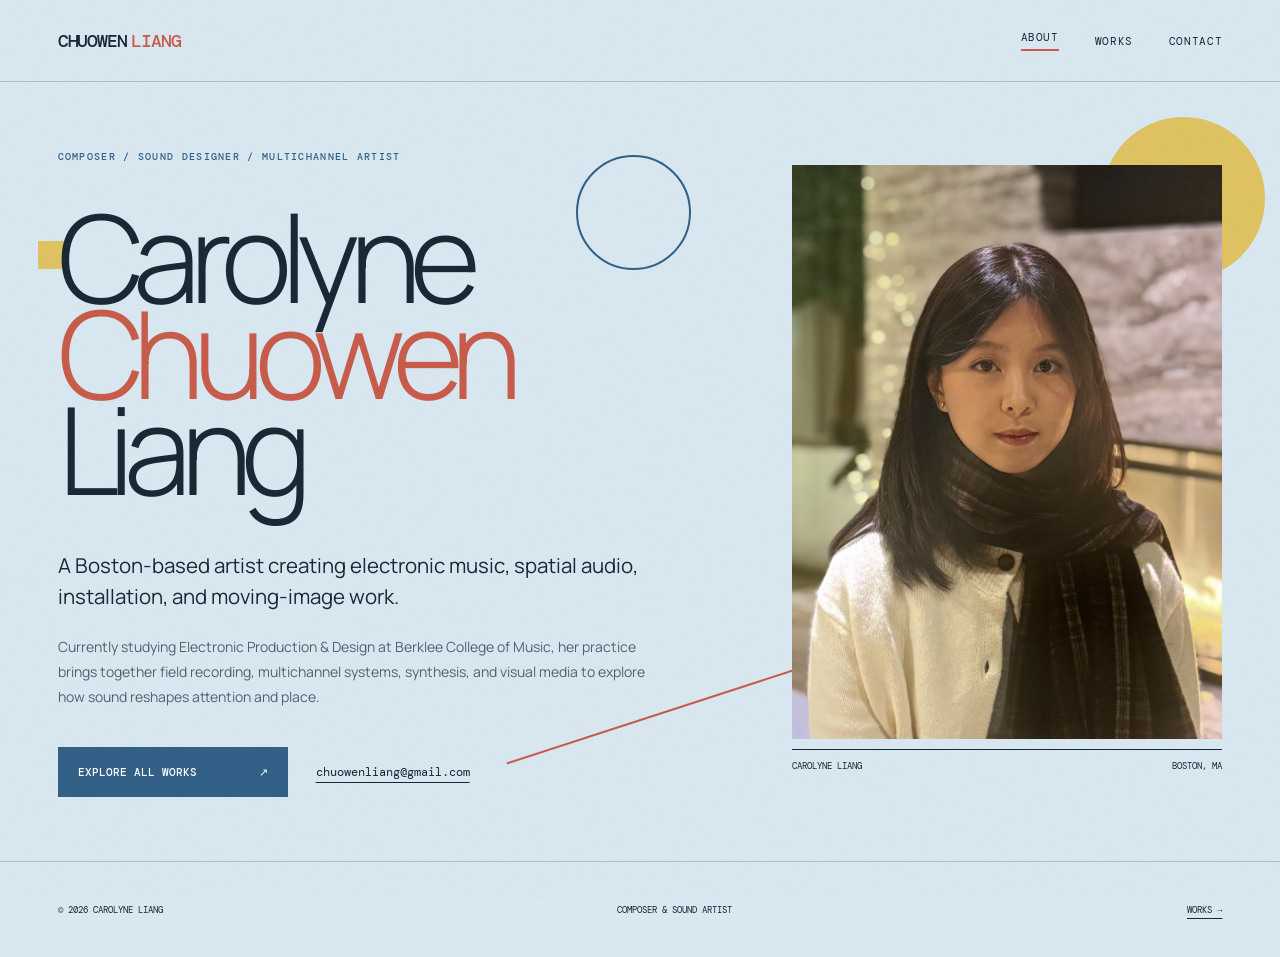
==== index.html @ 03c37718 "Strengthen the blue background palette" ====
<!doctype html>
<html lang="en">
<head>
  <meta charset="UTF-8">
  <meta name="viewport" content="width=device-width, initial-scale=1.0">
  <meta name="description" content="Carolyne (Chuowen) Liang is a composer, sound designer, and multichannel artist based in Boston.">
  <meta name="theme-color" content="#d8e7f0">
  <title>Carolyne Liang — Composer & Sound Artist</title>
  <link rel="preconnect" href="https://fonts.googleapis.com">
  <link rel="preconnect" href="https://fonts.gstatic.com" crossorigin>
  <link href="https://fonts.googleapis.com/css2?family=DM+Mono:wght@300;400;500&family=Manrope:wght@300;400;500;600&display=swap" rel="stylesheet">
  <link rel="stylesheet" href="styles.css">
</head>
<body class="home-page">
  <div class="noise" aria-hidden="true"></div>
  <header class="site-header">
    <a class="wordmark" href="index.html" aria-label="Carolyne Liang, home">CHUOWEN<span>LIANG</span></a>
    <button class="menu-button" aria-expanded="false" aria-controls="site-nav">Menu</button>
    <nav id="site-nav" aria-label="Primary navigation">
      <a href="index.html" aria-current="page">About</a>
      <a href="works.html">Works</a>
      <a href="mailto:chuowenliang@gmail.com">Contact</a>
    </nav>
  </header>

  <main id="top">
    <section class="home-intro" aria-labelledby="home-title">
      <div class="home-copy">
        <p class="eyebrow reveal">Composer / Sound Designer / Multichannel Artist</p>
        <h1 id="home-title" class="reveal">Carolyne<br><span>Chuowen</span><br>Liang</h1>
        <p class="home-lead reveal">A Boston-based artist creating electronic music, spatial audio, installation, and moving-image work.</p>
        <p class="home-bio reveal">Currently studying Electronic Production & Design at Berklee College of Music, her practice brings together field recording, multichannel systems, synthesis, and visual media to explore how sound reshapes attention and place.</p>
        <div class="home-actions reveal">
          <a class="primary-link" href="works.html">Explore all works <span>↗</span></a>
          <a class="email-link" href="mailto:chuowenliang@gmail.com">chuowenliang@gmail.com</a>
        </div>
      </div>

      <figure class="home-portrait reveal">
        <img src="assets/headshot.jpg" alt="Portrait of Carolyne Liang">
        <figcaption><span>Carolyne Liang</span><span>Boston, MA</span></figcaption>
      </figure>

      <div class="bauhaus-marks" aria-hidden="true">
        <span class="mark-circle"></span>
        <span class="mark-line"></span>
        <span class="mark-square"></span>
      </div>
    </section>
  </main>

  <footer>
    <p>© <span id="year"></span> Carolyne Liang</p>
    <p>Composer & Sound Artist</p>
    <a href="works.html">Works →</a>
  </footer>
  <script src="script.js"></script>
</body>
</html>
---- styles.css ----
:root{--ink:#171713;--paper:#fff9e9;--white:#fffdf6;--red:#f04a2d;--blue:#1769d2;--yellow:#ffd21f;--line:rgba(23,23,19,.22);--mono:"DM Mono",monospace;--sans:"Manrope",Arial,sans-serif}
*{box-sizing:border-box}html{scroll-behavior:smooth}body{margin:0;background:var(--paper);color:var(--ink);font-family:var(--sans);overflow-x:hidden}.noise{position:fixed;inset:0;pointer-events:none;opacity:.024;z-index:20;background-image:url("data:image/svg+xml,%3Csvg viewBox='0 0 180 180' xmlns='http://www.w3.org/2000/svg'%3E%3Cfilter id='n'%3E%3CfeTurbulence type='fractalNoise' baseFrequency='.9' numOctaves='3'/%3E%3C/filter%3E%3Crect width='100%25' height='100%25' filter='url(%23n)'/%3E%3C/svg%3E")}.site-header{height:82px;padding:0 4.5vw;display:flex;align-items:center;justify-content:space-between;position:absolute;z-index:10;width:100%;border-bottom:1px solid var(--line)}.wordmark{font:500 18px var(--mono);text-decoration:none;color:inherit;letter-spacing:-.06em}.wordmark span{color:var(--red);margin-left:4px}.site-header nav{display:flex;align-items:center;gap:2.8vw}.site-header nav a,.menu-button{font:400 11px var(--mono);letter-spacing:.06em;text-transform:uppercase;color:inherit;text-decoration:none}.site-header nav a[aria-current="page"]{border-bottom:2px solid var(--red);padding-bottom:5px}.menu-button{display:none;border:0;background:none}.eyebrow{font:500 10px var(--mono);letter-spacing:.13em;text-transform:uppercase}.reveal{opacity:0;transform:translateY(22px);transition:opacity .8s,transform .8s}.reveal.visible{opacity:1;transform:none}
.home-intro{min-height:calc(100svh - 96px);padding:140px 4.5vw 5vw;display:grid;grid-template-columns:1.08fr .72fr;gap:7vw;align-items:center;position:relative;overflow:hidden}.home-copy{position:relative;z-index:2}.home-copy .eyebrow{color:var(--blue);margin-bottom:5vh}.home-copy h1{font:300 clamp(68px,9.5vw,148px)/.79 var(--sans);letter-spacing:-.085em;margin:0;max-width:850px}.home-copy h1 span{color:var(--red)}.home-lead{font:400 clamp(18px,1.6vw,25px)/1.5 var(--sans);max-width:630px;margin:6vh 0 22px}.home-bio{font-size:14px;line-height:1.8;max-width:610px;color:#555348}.home-actions{display:flex;align-items:center;gap:28px;margin-top:38px}.primary-link{display:inline-flex;justify-content:space-between;gap:45px;min-width:230px;padding:18px 20px;background:var(--blue);color:white;text-decoration:none;font:500 11px var(--mono);text-transform:uppercase;transition:.25s}.primary-link:hover{background:var(--red)}.email-link{color:inherit;font:400 12px var(--mono);text-underline-offset:6px}.home-portrait{margin:0;position:relative;z-index:2}.home-portrait:before{content:"";position:absolute;width:38%;aspect-ratio:1;background:var(--yellow);border-radius:50%;right:-10%;top:-8%;z-index:-1}.home-portrait img{display:block;width:100%;aspect-ratio:3/4;object-fit:cover;object-position:center 24%;filter:none}.home-portrait figcaption{display:flex;justify-content:space-between;border-top:1px solid var(--ink);padding-top:10px;margin-top:10px;font:400 9px var(--mono);text-transform:uppercase}.bauhaus-marks{position:absolute;inset:0;pointer-events:none}.mark-circle{position:absolute;width:9vw;aspect-ratio:1;border:2px solid var(--blue);border-radius:50%;left:45%;top:18%}.mark-line{position:absolute;width:25vw;height:2px;background:var(--red);left:39%;bottom:17%;transform:rotate(-18deg)}.mark-square{position:absolute;width:28px;height:28px;background:var(--yellow);left:3%;top:28%}
.works-hero{min-height:78svh;padding:150px 4.5vw 6vw;position:relative;border-bottom:1px solid var(--line);overflow:hidden}.works-hero h1{font:300 clamp(84px,14vw,210px)/.78 var(--sans);letter-spacing:-.09em;margin:10vh 0 0}.works-hero h1 span{color:var(--blue);margin-left:20vw}.works-intro{max-width:480px;font-size:15px;line-height:1.7;margin:5vh 0 0 52%}.hero-shapes i{position:absolute;display:block}.hero-shapes i:nth-child(1){width:15vw;aspect-ratio:1;border-radius:50%;background:var(--yellow);right:7%;top:19%;z-index:-1}.hero-shapes i:nth-child(2){width:7vw;aspect-ratio:1;background:var(--red);right:25%;bottom:8%;transform:rotate(18deg)}.hero-shapes i:nth-child(3){width:34vw;height:2px;background:var(--ink);right:-3%;top:45%;transform:rotate(-22deg)}.section{padding:8vw 4.5%;border-bottom:1px solid var(--line)}.section-label{display:flex;gap:22px;align-items:center;margin-bottom:5vw;font:500 10px var(--mono);text-transform:uppercase;letter-spacing:.12em}.section-label span{display:grid;place-items:center;width:26px;height:26px;background:var(--yellow);border-radius:50%}.section-label p{margin:0}.reel{background:#f2b8d0}.video-shell{width:88%;margin-left:auto}.video-shell video{width:100%;display:block;aspect-ratio:16/9;object-fit:cover;background:#ddd;border:1px solid var(--ink)}.video-caption{display:flex;justify-content:space-between;padding-top:12px;font:400 9px var(--mono);text-transform:uppercase}.works{background:var(--white)}.works-heading{display:flex;align-items:end;justify-content:space-between;margin-bottom:7vw}.works-heading h2,.works-contact h2{font:300 clamp(48px,7vw,104px)/.9 var(--sans);letter-spacing:-.075em;margin:0}.works-heading h2 span{color:var(--red)}.works-heading>p{max-width:390px;font-size:14px;line-height:1.75;margin:0}.work-row{display:grid;grid-template-columns:45px minmax(280px,.9fr) 1.1fr;gap:4vw;padding:5vw 0;border-top:1px solid var(--ink);align-items:start}.work-number{font:400 10px var(--mono)}.album-cover{margin:0;aspect-ratio:1;overflow:hidden;background:white}.album-cover img{width:100%;height:100%;display:block;object-fit:cover;transition:transform .65s cubic-bezier(.22,1,.36,1)}.work-row:hover .album-cover img{transform:scale(1.018)}.work-copy{padding-top:2vw}.project-type,.audio-credit{font:500 9px var(--mono);letter-spacing:.09em;text-transform:uppercase}.audio-credit{color:var(--blue);margin-top:20px}.work-copy h3{font:300 clamp(44px,5.2vw,80px)/1 var(--sans);letter-spacing:-.075em;margin:18px 0 25px}.work-copy>p:not(.project-type):not(.audio-credit){max-width:600px;font-size:14px;line-height:1.8;color:#555348}.inline-player{display:flex;align-items:center;gap:17px;margin-top:32px}.play-button{width:48px;height:48px;flex:0 0 48px;border:0;border-radius:50%;background:var(--yellow);display:grid;place-items:center;cursor:pointer}.play-button:hover{background:var(--red)}.play-button svg{width:18px;fill:none;stroke:var(--ink);stroke-width:1.7}.pause-icon,.play-button.playing .play-icon{display:none}.play-button.playing .pause-icon{display:block}.seek-group{flex:1;min-width:0}.seek-slider{--progress:0%;display:block;width:100%;height:18px;margin:0;appearance:none;-webkit-appearance:none;background:transparent;cursor:pointer}.seek-slider::-webkit-slider-runnable-track{height:3px;background:linear-gradient(to right,var(--blue) 0 var(--progress),rgba(23,23,19,.2) var(--progress) 100%)}.seek-slider::-webkit-slider-thumb{-webkit-appearance:none;width:14px;height:14px;border-radius:50%;background:var(--red);margin-top:-5.5px}.seek-slider::-moz-range-track{height:3px;background:rgba(23,23,19,.2)}.seek-slider::-moz-range-progress{height:3px;background:var(--blue)}.seek-slider::-moz-range-thumb{width:14px;height:14px;border:0;border-radius:50%;background:var(--red)}.seek-slider:focus-visible{outline:2px solid var(--blue);outline-offset:4px}.player-time{display:flex;justify-content:space-between;margin-top:4px;font:400 9px var(--mono)}.works-contact{background:var(--yellow);text-align:center;padding-top:10vw;padding-bottom:10vw}.works-contact .eyebrow{color:var(--blue)}.works-contact h2{max-width:1050px;margin:4vw auto}.works-contact a{display:inline-block;background:var(--blue);color:white;padding:20px 25px;text-decoration:none;font:500 12px var(--mono);text-transform:uppercase}.works-contact a:hover{background:var(--red)}footer{min-height:96px;border-top:1px solid var(--line);padding:25px 4.5vw;display:flex;align-items:center;justify-content:space-between;font:400 9px var(--mono);text-transform:uppercase}footer a{color:inherit;text-underline-offset:5px}
@media(max-width:760px){.site-header{height:70px;padding:0 5vw}.wordmark{font-size:15px}.menu-button{display:block}.site-header nav{position:absolute;top:70px;left:0;right:0;background:var(--paper);padding:28px 5vw;flex-direction:column;align-items:flex-start;gap:24px;border-bottom:1px solid var(--ink);transform:scaleY(0);transform-origin:top;transition:.25s}.site-header nav.open{transform:scaleY(1)}.home-intro{min-height:auto;padding:112px 5vw 15vw;grid-template-columns:1fr;gap:13vw}.home-copy h1{font-size:20vw}.home-copy .eyebrow{margin-bottom:4vh}.home-lead{margin-top:5vh}.home-actions{align-items:flex-start;flex-direction:column}.home-portrait{width:88%;margin-left:auto}.mark-circle{left:auto;right:-8%;top:30%;width:30vw}.mark-line{left:-10%;bottom:23%;width:55vw}.works-hero{min-height:70svh;padding:115px 5vw 12vw}.works-hero h1{font-size:22vw;margin-top:10vh}.works-hero h1 span{margin-left:0}.works-intro{margin:7vh 0 0;max-width:80%}.hero-shapes i:nth-child(1){width:32vw;right:-8%;top:22%}.hero-shapes i:nth-child(2){width:15vw;right:8%;bottom:9%}.section{padding:18vw 5vw}.video-shell{width:100%}.works-heading{display:block}.works-heading>p{margin-top:28px}.work-row{grid-template-columns:28px 1fr;gap:18px;padding:13vw 0}.work-row .album-cover,.work-copy{grid-column:2}.work-copy{padding-top:3vw}.works-contact{padding-top:22vw;padding-bottom:22vw}.works-contact h2{margin:8vw auto}.works-contact a{font-size:10px}footer{align-items:flex-start;flex-direction:column;gap:14px}}
@media(prefers-reduced-motion:reduce){html{scroll-behavior:auto}.reveal{opacity:1;transform:none;transition:none}.album-cover img{transition:none}}
.home-copy{min-width:0}
@media(max-width:760px){.home-intro{grid-template-columns:minmax(0,1fr)}.home-copy h1{font-size:17vw}.works-hero h1{font-size:18vw}.home-lead,.home-bio{max-width:100%}}

/* Cooler, quieter blue palette */
:root{--ink:#172733;--paper:#d8e7f0;--white:#e7f0f5;--red:#c85b49;--blue:#315f86;--yellow:#dfc260;--line:rgba(23,39,51,.22)}
.home-bio,.work-copy>p:not(.project-type):not(.audio-credit){color:#4f626e}.reel{background:#a9c4d5}.works-contact{background:#bdd2df}.album-cover{background:#d5e2ea}.video-shell video{background:#86a4b7}
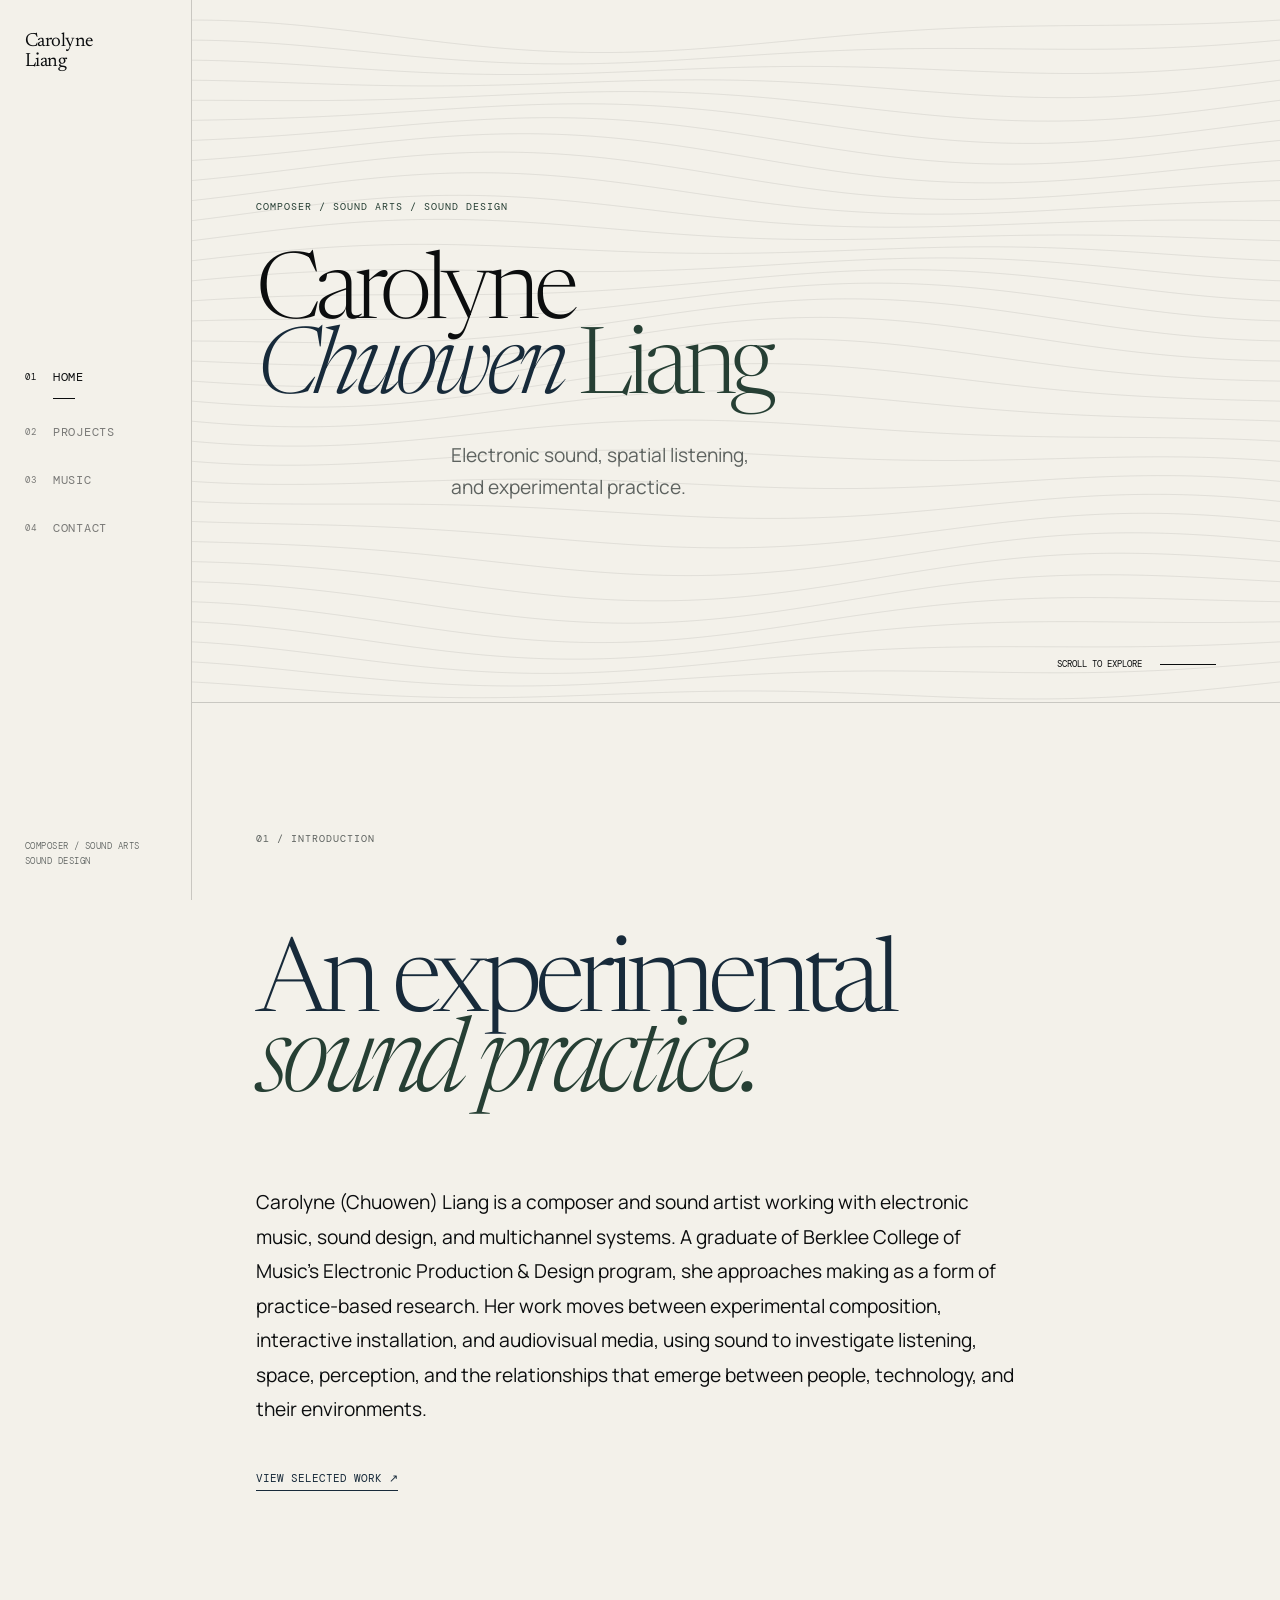
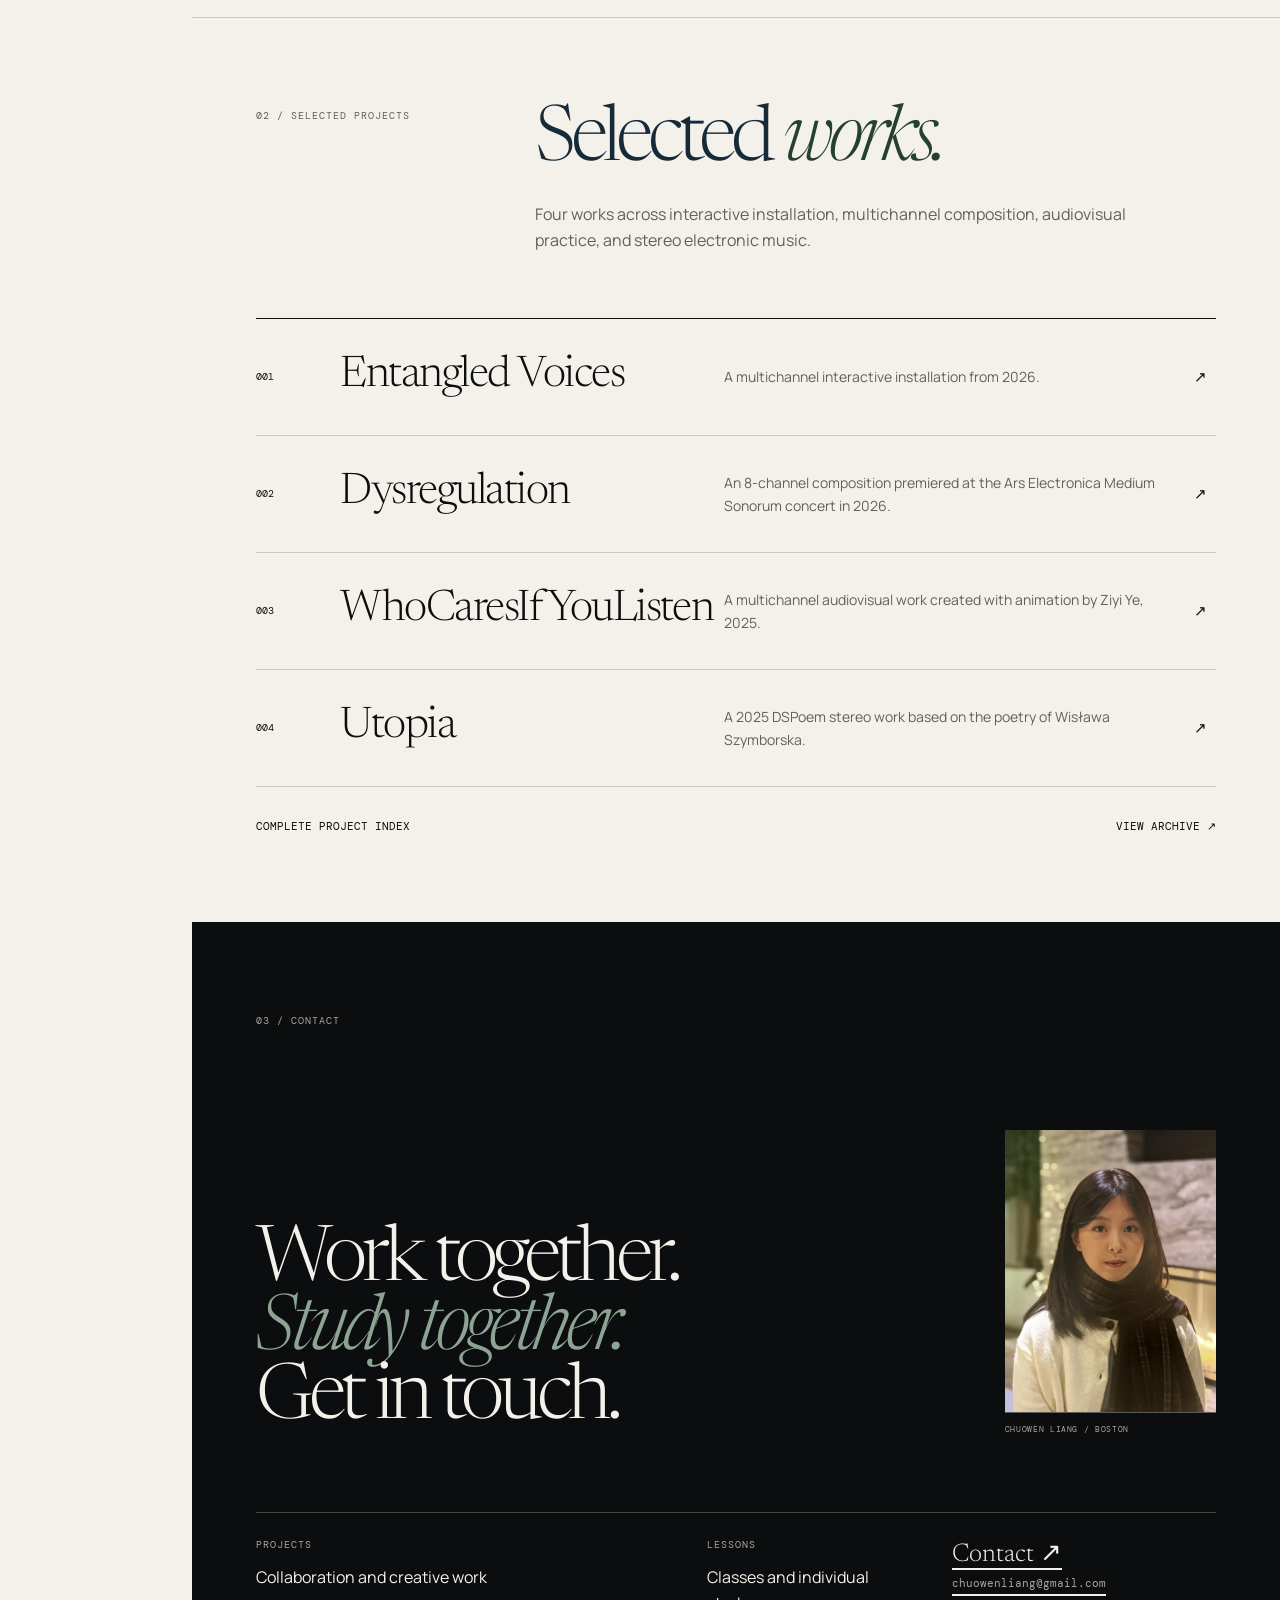
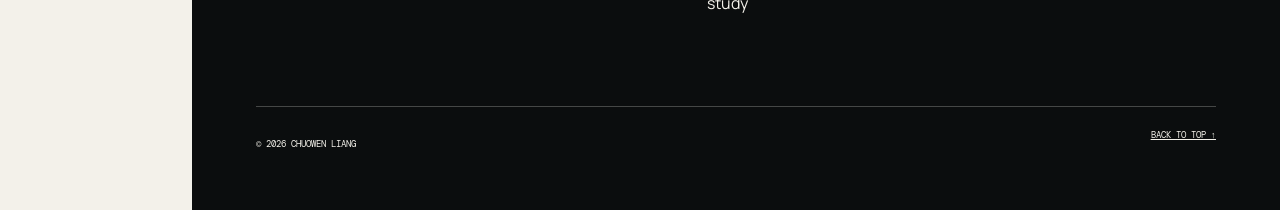
==== commit e8735578: "1" ====
--- a/index.html
+++ b/index.html
@@ -1,59 +1,117 @@
 <!doctype html>
 <html lang="en">
 <head>
-  <meta charset="UTF-8">
-  <meta name="viewport" content="width=device-width, initial-scale=1.0">
-  <meta name="description" content="Carolyne (Chuowen) Liang is a composer, sound designer, and multichannel artist based in Boston.">
-  <meta name="theme-color" content="#d8e7f0">
-  <title>Carolyne Liang — Composer & Sound Artist</title>
+  <meta charset="utf-8">
+  <meta name="viewport" content="width=device-width, initial-scale=1">
+  <meta name="description" content="Carolyne (Chuowen) Liang is a composer working across sound arts, sound design, electronic music, and multichannel practice.">
+  <meta name="theme-color" content="#f3f1ea">
+  <title>Carolyne Liang — Composer / Sound Arts / Sound Design</title>
   <link rel="preconnect" href="https://fonts.googleapis.com">
   <link rel="preconnect" href="https://fonts.gstatic.com" crossorigin>
-  <link href="https://fonts.googleapis.com/css2?family=DM+Mono:wght@300;400;500&family=Manrope:wght@300;400;500;600&display=swap" rel="stylesheet">
+  <link href="https://fonts.googleapis.com/css2?family=DM+Mono:wght@300;400&family=Manrope:wght@300;400;500&family=Newsreader:opsz,wght@6..72,300;6..72,400&display=swap" rel="stylesheet">
   <link rel="stylesheet" href="styles.css">
 </head>
-<body class="home-page">
-  <div class="noise" aria-hidden="true"></div>
+<body data-page="home">
+  <a class="skip-link" href="#content">Skip to content</a>
   <header class="site-header">
-    <a class="wordmark" href="index.html" aria-label="Carolyne Liang, home">CHUOWEN<span>LIANG</span></a>
-    <button class="menu-button" aria-expanded="false" aria-controls="site-nav">Menu</button>
+    <a class="wordmark" href="index.html" aria-label="Carolyne Liang, home"><span>Carolyne</span><span>Liang</span></a>
+    <button class="menu-button" type="button" aria-expanded="false" aria-controls="site-nav"><span>Menu</span><i aria-hidden="true"></i></button>
     <nav id="site-nav" aria-label="Primary navigation">
-      <a href="index.html" aria-current="page">About</a>
-      <a href="works.html">Works</a>
-      <a href="mailto:chuowenliang@gmail.com">Contact</a>
+      <a href="index.html" aria-current="page"><span>01</span>Home</a>
+      <a href="projects.html"><span>02</span>Projects</a>
+      <a href="music.html"><span>03</span>Music</a>
+      <a href="#contact" data-contact-link><span>04</span>Contact</a>
     </nav>
+    <p class="side-note">Composer / Sound Arts<br>Sound Design</p>
   </header>
 
-  <main id="top">
-    <section class="home-intro" aria-labelledby="home-title">
-      <div class="home-copy">
-        <p class="eyebrow reveal">Composer / Sound Designer / Multichannel Artist</p>
-        <h1 id="home-title" class="reveal">Carolyne<br><span>Chuowen</span><br>Liang</h1>
-        <p class="home-lead reveal">A Boston-based artist creating electronic music, spatial audio, installation, and moving-image work.</p>
-        <p class="home-bio reveal">Currently studying Electronic Production & Design at Berklee College of Music, her practice brings together field recording, multichannel systems, synthesis, and visual media to explore how sound reshapes attention and place.</p>
-        <div class="home-actions reveal">
-          <a class="primary-link" href="works.html">Explore all works <span>↗</span></a>
-          <a class="email-link" href="mailto:chuowenliang@gmail.com">chuowenliang@gmail.com</a>
+  <main id="content">
+    <section class="hero" aria-labelledby="hero-title">
+      <canvas id="flow-field" aria-hidden="true"></canvas>
+      <div class="hero-copy">
+        <p class="kicker reveal">Composer / Sound Arts / Sound Design</p>
+        <h1 id="hero-title" class="reveal"><span>Carolyne</span><br><em>Chuowen</em> <span>Liang</span></h1>
+        <p class="hero-statement reveal">Electronic sound, spatial listening, and experimental practice.</p>
+      </div>
+      <a class="scroll-cue" href="#about"><span>Scroll to explore</span><i aria-hidden="true"></i></a>
+    </section>
+
+    <section class="about section-pad" id="about" aria-labelledby="about-title">
+      <p class="section-index">01 / Introduction</p>
+      <div class="about-grid">
+        <h2 id="about-title" class="display reveal">An experimental<br><em>sound practice.</em></h2>
+        <div class="about-copy reveal">
+          <p>Carolyne (Chuowen) Liang is a composer and sound artist working with electronic music, sound design, and multichannel systems. A graduate of Berklee College of Music’s Electronic Production &amp; Design program, she approaches making as a form of practice-based research. Her work moves between experimental composition, interactive installation, and audiovisual media, using sound to investigate listening, space, perception, and the relationships that emerge between people, technology, and their environments.</p>
+          <a class="text-link" href="projects.html">View selected work <span aria-hidden="true">↗</span></a>
         </div>
       </div>
+    </section>
 
-      <figure class="home-portrait reveal">
-        <img src="assets/headshot.jpg" alt="Portrait of Carolyne Liang">
-        <figcaption><span>Carolyne Liang</span><span>Boston, MA</span></figcaption>
-      </figure>
+    <section class="selected selected--compact section-pad" aria-labelledby="selected-title">
+      <header class="selected-heading reveal">
+        <p class="section-index">02 / Selected Projects</p>
+        <div>
+          <h2 id="selected-title" class="display">Selected <em>works.</em></h2>
+          <p>Four works across interactive installation, multichannel composition, audiovisual practice, and stereo electronic music.</p>
+        </div>
+      </header>
+      <ol class="selected-index">
+        <li class="reveal">
+          <a href="projects.html#project-entangled-voices">
+            <span class="project-no">001</span>
+            <h3>Entangled Voices</h3>
+            <p>A multichannel interactive installation from 2026.</p>
+            <span class="row-arrow" aria-hidden="true">↗</span>
+          </a>
+        </li>
+        <li class="reveal">
+          <a href="projects.html#project-dysregulation">
+            <span class="project-no">002</span>
+            <h3>Dysregulation</h3>
+            <p>An 8-channel composition premiered at the Ars Electronica Medium Sonorum concert in 2026.</p>
+            <span class="row-arrow" aria-hidden="true">↗</span>
+          </a>
+        </li>
+        <li class="reveal">
+          <a href="projects.html#project-who-cares-if-you-listen">
+            <span class="project-no">003</span>
+            <h3>WhoCaresIfYouListen</h3>
+            <p>A multichannel audiovisual work created with animation by Ziyi Ye, 2025.</p>
+            <span class="row-arrow" aria-hidden="true">↗</span>
+          </a>
+        </li>
+        <li class="reveal">
+          <a href="project-utopia.html">
+            <span class="project-no">004</span>
+            <h3>Utopia</h3>
+            <p>A 2025 DSPoem stereo work based on the poetry of Wisława Szymborska.</p>
+            <span class="row-arrow" aria-hidden="true">↗</span>
+          </a>
+        </li>
+      </ol>
+      <a class="index-link" href="projects.html"><span>Complete project index</span><span aria-hidden="true">View archive ↗</span></a>
+    </section>
 
-      <div class="bauhaus-marks" aria-hidden="true">
-        <span class="mark-circle"></span>
-        <span class="mark-line"></span>
-        <span class="mark-square"></span>
+    <section class="contact section-pad" id="contact" aria-labelledby="contact-title">
+      <p class="section-index">03 / Contact</p>
+      <div class="contact-intro reveal">
+        <h2 id="contact-title" class="display">Work together.<br><em>Study together.</em><br>Get in touch.</h2>
+        <figure class="contact-portrait">
+          <picture>
+            <source srcset="assets/headshot.webp" type="image/webp">
+            <img src="assets/headshot.jpg" width="1200" height="1600" alt="Portrait of Chuowen Liang" loading="lazy">
+          </picture>
+          <figcaption>Chuowen Liang / Boston</figcaption>
+        </figure>
       </div>
+      <div class="contact-grid reveal">
+        <div><p class="meta">Projects</p><p>Collaboration and creative work</p></div>
+        <div><p class="meta">Lessons</p><p>Classes and individual study</p></div>
+        <a href="mailto:chuowenliang@gmail.com">Contact ↗<br><span>chuowenliang@gmail.com</span></a>
+      </div>
+      <footer><p>© <span data-year></span> Chuowen Liang</p><a href="#content">Back to top ↑</a></footer>
     </section>
   </main>
-
-  <footer>
-    <p>© <span id="year"></span> Carolyne Liang</p>
-    <p>Composer & Sound Artist</p>
-    <a href="works.html">Works →</a>
-  </footer>
   <script src="script.js"></script>
 </body>
 </html>
--- a/styles.css
+++ b/styles.css
@@ -1,12 +1,60 @@
-:root{--ink:#171713;--paper:#fff9e9;--white:#fffdf6;--red:#f04a2d;--blue:#1769d2;--yellow:#ffd21f;--line:rgba(23,23,19,.22);--mono:"DM Mono",monospace;--sans:"Manrope",Arial,sans-serif}
-*{box-sizing:border-box}html{scroll-behavior:smooth}body{margin:0;background:var(--paper);color:var(--ink);font-family:var(--sans);overflow-x:hidden}.noise{position:fixed;inset:0;pointer-events:none;opacity:.024;z-index:20;background-image:url("data:image/svg+xml,%3Csvg viewBox='0 0 180 180' xmlns='http://www.w3.org/2000/svg'%3E%3Cfilter id='n'%3E%3CfeTurbulence type='fractalNoise' baseFrequency='.9' numOctaves='3'/%3E%3C/filter%3E%3Crect width='100%25' height='100%25' filter='url(%23n)'/%3E%3C/svg%3E")}.site-header{height:82px;padding:0 4.5vw;display:flex;align-items:center;justify-content:space-between;position:absolute;z-index:10;width:100%;border-bottom:1px solid var(--line)}.wordmark{font:500 18px var(--mono);text-decoration:none;color:inherit;letter-spacing:-.06em}.wordmark span{color:var(--red);margin-left:4px}.site-header nav{display:flex;align-items:center;gap:2.8vw}.site-header nav a,.menu-button{font:400 11px var(--mono);letter-spacing:.06em;text-transform:uppercase;color:inherit;text-decoration:none}.site-header nav a[aria-current="page"]{border-bottom:2px solid var(--red);padding-bottom:5px}.menu-button{display:none;border:0;background:none}.eyebrow{font:500 10px var(--mono);letter-spacing:.13em;text-transform:uppercase}.reveal{opacity:0;transform:translateY(22px);transition:opacity .8s,transform .8s}.reveal.visible{opacity:1;transform:none}
-.home-intro{min-height:calc(100svh - 96px);padding:140px 4.5vw 5vw;display:grid;grid-template-columns:1.08fr .72fr;gap:7vw;align-items:center;position:relative;overflow:hidden}.home-copy{position:relative;z-index:2}.home-copy .eyebrow{color:var(--blue);margin-bottom:5vh}.home-copy h1{font:300 clamp(68px,9.5vw,148px)/.79 var(--sans);letter-spacing:-.085em;margin:0;max-width:850px}.home-copy h1 span{color:var(--red)}.home-lead{font:400 clamp(18px,1.6vw,25px)/1.5 var(--sans);max-width:630px;margin:6vh 0 22px}.home-bio{font-size:14px;line-height:1.8;max-width:610px;color:#555348}.home-actions{display:flex;align-items:center;gap:28px;margin-top:38px}.primary-link{display:inline-flex;justify-content:space-between;gap:45px;min-width:230px;padding:18px 20px;background:var(--blue);color:white;text-decoration:none;font:500 11px var(--mono);text-transform:uppercase;transition:.25s}.primary-link:hover{background:var(--red)}.email-link{color:inherit;font:400 12px var(--mono);text-underline-offset:6px}.home-portrait{margin:0;position:relative;z-index:2}.home-portrait:before{content:"";position:absolute;width:38%;aspect-ratio:1;background:var(--yellow);border-radius:50%;right:-10%;top:-8%;z-index:-1}.home-portrait img{display:block;width:100%;aspect-ratio:3/4;object-fit:cover;object-position:center 24%;filter:none}.home-portrait figcaption{display:flex;justify-content:space-between;border-top:1px solid var(--ink);padding-top:10px;margin-top:10px;font:400 9px var(--mono);text-transform:uppercase}.bauhaus-marks{position:absolute;inset:0;pointer-events:none}.mark-circle{position:absolute;width:9vw;aspect-ratio:1;border:2px solid var(--blue);border-radius:50%;left:45%;top:18%}.mark-line{position:absolute;width:25vw;height:2px;background:var(--red);left:39%;bottom:17%;transform:rotate(-18deg)}.mark-square{position:absolute;width:28px;height:28px;background:var(--yellow);left:3%;top:28%}
-.works-hero{min-height:78svh;padding:150px 4.5vw 6vw;position:relative;border-bottom:1px solid var(--line);overflow:hidden}.works-hero h1{font:300 clamp(84px,14vw,210px)/.78 var(--sans);letter-spacing:-.09em;margin:10vh 0 0}.works-hero h1 span{color:var(--blue);margin-left:20vw}.works-intro{max-width:480px;font-size:15px;line-height:1.7;margin:5vh 0 0 52%}.hero-shapes i{position:absolute;display:block}.hero-shapes i:nth-child(1){width:15vw;aspect-ratio:1;border-radius:50%;background:var(--yellow);right:7%;top:19%;z-index:-1}.hero-shapes i:nth-child(2){width:7vw;aspect-ratio:1;background:var(--red);right:25%;bottom:8%;transform:rotate(18deg)}.hero-shapes i:nth-child(3){width:34vw;height:2px;background:var(--ink);right:-3%;top:45%;transform:rotate(-22deg)}.section{padding:8vw 4.5%;border-bottom:1px solid var(--line)}.section-label{display:flex;gap:22px;align-items:center;margin-bottom:5vw;font:500 10px var(--mono);text-transform:uppercase;letter-spacing:.12em}.section-label span{display:grid;place-items:center;width:26px;height:26px;background:var(--yellow);border-radius:50%}.section-label p{margin:0}.reel{background:#f2b8d0}.video-shell{width:88%;margin-left:auto}.video-shell video{width:100%;display:block;aspect-ratio:16/9;object-fit:cover;background:#ddd;border:1px solid var(--ink)}.video-caption{display:flex;justify-content:space-between;padding-top:12px;font:400 9px var(--mono);text-transform:uppercase}.works{background:var(--white)}.works-heading{display:flex;align-items:end;justify-content:space-between;margin-bottom:7vw}.works-heading h2,.works-contact h2{font:300 clamp(48px,7vw,104px)/.9 var(--sans);letter-spacing:-.075em;margin:0}.works-heading h2 span{color:var(--red)}.works-heading>p{max-width:390px;font-size:14px;line-height:1.75;margin:0}.work-row{display:grid;grid-template-columns:45px minmax(280px,.9fr) 1.1fr;gap:4vw;padding:5vw 0;border-top:1px solid var(--ink);align-items:start}.work-number{font:400 10px var(--mono)}.album-cover{margin:0;aspect-ratio:1;overflow:hidden;background:white}.album-cover img{width:100%;height:100%;display:block;object-fit:cover;transition:transform .65s cubic-bezier(.22,1,.36,1)}.work-row:hover .album-cover img{transform:scale(1.018)}.work-copy{padding-top:2vw}.project-type,.audio-credit{font:500 9px var(--mono);letter-spacing:.09em;text-transform:uppercase}.audio-credit{color:var(--blue);margin-top:20px}.work-copy h3{font:300 clamp(44px,5.2vw,80px)/1 var(--sans);letter-spacing:-.075em;margin:18px 0 25px}.work-copy>p:not(.project-type):not(.audio-credit){max-width:600px;font-size:14px;line-height:1.8;color:#555348}.inline-player{display:flex;align-items:center;gap:17px;margin-top:32px}.play-button{width:48px;height:48px;flex:0 0 48px;border:0;border-radius:50%;background:var(--yellow);display:grid;place-items:center;cursor:pointer}.play-button:hover{background:var(--red)}.play-button svg{width:18px;fill:none;stroke:var(--ink);stroke-width:1.7}.pause-icon,.play-button.playing .play-icon{display:none}.play-button.playing .pause-icon{display:block}.seek-group{flex:1;min-width:0}.seek-slider{--progress:0%;display:block;width:100%;height:18px;margin:0;appearance:none;-webkit-appearance:none;background:transparent;cursor:pointer}.seek-slider::-webkit-slider-runnable-track{height:3px;background:linear-gradient(to right,var(--blue) 0 var(--progress),rgba(23,23,19,.2) var(--progress) 100%)}.seek-slider::-webkit-slider-thumb{-webkit-appearance:none;width:14px;height:14px;border-radius:50%;background:var(--red);margin-top:-5.5px}.seek-slider::-moz-range-track{height:3px;background:rgba(23,23,19,.2)}.seek-slider::-moz-range-progress{height:3px;background:var(--blue)}.seek-slider::-moz-range-thumb{width:14px;height:14px;border:0;border-radius:50%;background:var(--red)}.seek-slider:focus-visible{outline:2px solid var(--blue);outline-offset:4px}.player-time{display:flex;justify-content:space-between;margin-top:4px;font:400 9px var(--mono)}.works-contact{background:var(--yellow);text-align:center;padding-top:10vw;padding-bottom:10vw}.works-contact .eyebrow{color:var(--blue)}.works-contact h2{max-width:1050px;margin:4vw auto}.works-contact a{display:inline-block;background:var(--blue);color:white;padding:20px 25px;text-decoration:none;font:500 12px var(--mono);text-transform:uppercase}.works-contact a:hover{background:var(--red)}footer{min-height:96px;border-top:1px solid var(--line);padding:25px 4.5vw;display:flex;align-items:center;justify-content:space-between;font:400 9px var(--mono);text-transform:uppercase}footer a{color:inherit;text-underline-offset:5px}
-@media(max-width:760px){.site-header{height:70px;padding:0 5vw}.wordmark{font-size:15px}.menu-button{display:block}.site-header nav{position:absolute;top:70px;left:0;right:0;background:var(--paper);padding:28px 5vw;flex-direction:column;align-items:flex-start;gap:24px;border-bottom:1px solid var(--ink);transform:scaleY(0);transform-origin:top;transition:.25s}.site-header nav.open{transform:scaleY(1)}.home-intro{min-height:auto;padding:112px 5vw 15vw;grid-template-columns:1fr;gap:13vw}.home-copy h1{font-size:20vw}.home-copy .eyebrow{margin-bottom:4vh}.home-lead{margin-top:5vh}.home-actions{align-items:flex-start;flex-direction:column}.home-portrait{width:88%;margin-left:auto}.mark-circle{left:auto;right:-8%;top:30%;width:30vw}.mark-line{left:-10%;bottom:23%;width:55vw}.works-hero{min-height:70svh;padding:115px 5vw 12vw}.works-hero h1{font-size:22vw;margin-top:10vh}.works-hero h1 span{margin-left:0}.works-intro{margin:7vh 0 0;max-width:80%}.hero-shapes i:nth-child(1){width:32vw;right:-8%;top:22%}.hero-shapes i:nth-child(2){width:15vw;right:8%;bottom:9%}.section{padding:18vw 5vw}.video-shell{width:100%}.works-heading{display:block}.works-heading>p{margin-top:28px}.work-row{grid-template-columns:28px 1fr;gap:18px;padding:13vw 0}.work-row .album-cover,.work-copy{grid-column:2}.work-copy{padding-top:3vw}.works-contact{padding-top:22vw;padding-bottom:22vw}.works-contact h2{margin:8vw auto}.works-contact a{font-size:10px}footer{align-items:flex-start;flex-direction:column;gap:14px}}
-@media(prefers-reduced-motion:reduce){html{scroll-behavior:auto}.reveal{opacity:1;transform:none;transition:none}.album-cover img{transition:none}}
-.home-copy{min-width:0}
-@media(max-width:760px){.home-intro{grid-template-columns:minmax(0,1fr)}.home-copy h1{font-size:17vw}.works-hero h1{font-size:18vw}.home-lead,.home-bio{max-width:100%}}
+:root{--paper:#f3f1ea;--ink:#0b0d0e;--navy:#172a3a;--green:#263f34;--muted:#5d625f;--line:rgba(11,13,14,.18);--accent:var(--green);--serif:"Newsreader",Georgia,serif;--sans:"Manrope",Arial,sans-serif;--mono:"DM Mono",monospace;--sidebar:clamp(150px,15vw,230px);--pad:clamp(24px,5vw,76px)}
+*{box-sizing:border-box}html{scroll-behavior:smooth}body{margin:0;background:var(--paper);color:var(--ink);font:400 16px/1.65 var(--sans);overflow-x:hidden}img,video,canvas{display:block;max-width:100%}a{color:inherit}button,input{font:inherit}.skip-link{position:fixed;z-index:100;top:10px;left:10px;padding:10px 14px;background:var(--ink);color:var(--paper);transform:translateY(-150%)}.skip-link:focus{transform:none}:focus-visible{outline:2px solid var(--accent);outline-offset:4px}.site-header{position:fixed;z-index:20;inset:0 auto 0 0;width:var(--sidebar);padding:32px 25px;border-right:1px solid var(--line);display:flex;flex-direction:column;background:rgba(243,241,234,.94)}.wordmark{font:400 clamp(18px,1.5vw,24px)/1.05 var(--serif);text-decoration:none;letter-spacing:-.03em;display:flex;flex-direction:column}.site-header nav{display:flex;flex-direction:column;margin:auto 0;gap:4px}.site-header nav a{min-height:44px;display:grid;grid-template-columns:28px 1fr;align-items:center;text-decoration:none;font:400 12px var(--mono);text-transform:uppercase;letter-spacing:.06em;opacity:.52;transition:opacity .2s}.site-header nav a span{font-size:9px}.site-header nav a:hover,.site-header nav a:focus-visible,.site-header nav a[aria-current]{opacity:1}.site-header nav a[aria-current]::after{content:"";width:22px;border-top:1px solid;grid-column:2}.side-note{font:300 9px/1.6 var(--mono);text-transform:uppercase;letter-spacing:.05em;color:var(--muted);margin:0}.menu-button{display:none}main{margin-left:var(--sidebar)}.section-pad{padding:clamp(72px,10vw,150px) var(--pad)}.hero{height:100svh;min-height:650px;position:relative;display:flex;align-items:center;overflow:hidden;padding:var(--pad)}#flow-field{position:absolute;inset:0;width:100%;height:100%;opacity:.72}.hero-copy{position:relative;z-index:1;max-width:1000px}.kicker,.section-index,.meta,.placeholder{font:400 10px/1.5 var(--mono);letter-spacing:.1em;text-transform:uppercase}.kicker{margin:0 0 clamp(40px,8vh,90px)}.hero h1,.display{font:300 clamp(64px,10vw,150px)/.78 var(--serif);letter-spacing:-.065em;margin:0}.hero h1 em,.display em{font-weight:300}.hero-statement{max-width:430px;margin:45px 0 0 38%;font-size:clamp(17px,1.5vw,22px)}.scroll-cue{position:absolute;z-index:2;bottom:32px;right:var(--pad);font:400 9px var(--mono);text-transform:uppercase;text-decoration:none;display:flex;align-items:center;gap:18px}.scroll-cue i{width:56px;border-top:1px solid}.about,.selected,.contact,.catalog,.music-list,.detail-text,.documentation,.technical{border-top:1px solid var(--line)}.section-index{margin:0 0 clamp(60px,8vw,120px);color:var(--muted)}.about-grid{display:grid;grid-template-columns:1.25fr .75fr;gap:8vw;align-items:end}.display{font-size:clamp(58px,8vw,120px)}.about-copy{max-width:520px}.about-copy>p{font-size:clamp(17px,1.5vw,21px);line-height:1.75;margin:0 0 36px}.text-link,.index-link{font:400 11px var(--mono);text-transform:uppercase;text-underline-offset:8px}.section-head{display:grid;grid-template-columns:.35fr 1fr;margin-bottom:clamp(70px,10vw,140px)}.project-list{border-top:1px solid var(--line)}.project-row{position:relative;display:grid;grid-template-columns:45px minmax(260px,1.2fr) minmax(240px,.8fr);gap:clamp(22px,4vw,65px);padding:clamp(50px,7vw,100px) 0;border-bottom:1px solid var(--line);text-decoration:none;align-items:center}.project-row--reverse figure{grid-column:3}.project-row--reverse .project-copy{grid-column:2;grid-row:1}.project-no{font:400 10px var(--mono);align-self:start}.project-row figure{margin:0;overflow:hidden}.project-row img{width:100%;height:auto;transition:transform .25s ease-out}.project-row:hover img{transform:scale(1.012)}.project-copy h3,.catalog-item h2,.music-copy h2{font:300 clamp(40px,5vw,76px)/.95 var(--serif);letter-spacing:-.04em;margin:16px 0 24px}.project-copy>p:not(.meta){max-width:420px;color:var(--muted)}.meta{color:var(--muted)}.open-mark{display:inline-block;margin-top:28px;font:400 10px var(--mono);text-transform:uppercase}.index-link{display:flex;justify-content:space-between;padding:32px 0;text-decoration:none;border-bottom:1px solid var(--ink)}.contact{background:var(--ink);color:var(--paper)}.contact .section-index{color:#aaa69d}.contact-grid{display:grid;grid-template-columns:1.4fr .7fr .9fr;gap:40px;margin-top:100px;padding-top:24px;border-top:1px solid rgba(243,241,234,.25)}.contact-grid>a{font:300 clamp(18px,2vw,28px) var(--serif);text-underline-offset:7px}.contact-grid p{margin:0}.contact-grid .meta{margin-bottom:12px;color:#aaa69d}.contact footer,.page-footer{display:flex;justify-content:space-between;margin-top:120px;padding-top:22px;border-top:1px solid rgba(243,241,234,.25);font:400 9px var(--mono);text-transform:uppercase}.inner-page{min-height:100vh}.page-intro{min-height:67vh;display:grid;align-content:end;grid-template-columns:.35fr 1fr}.page-intro .section-index{grid-column:1/-1;margin-bottom:45px}.page-intro h1{font-size:clamp(80px,15vw,210px)}.accent-dot{color:var(--accent)}.page-deck{max-width:520px;align-self:end;margin:0 0 10px;font-size:clamp(16px,1.3vw,20px)}.filters{display:flex;flex-wrap:wrap;border-bottom:1px solid var(--ink);padding-bottom:18px;margin-bottom:30px;gap:8px 34px}.filters button{min-height:44px;padding:0;border:0;background:none;cursor:pointer;font:400 10px var(--mono);text-transform:uppercase;color:var(--muted)}.filters button span{margin-left:10px;font-size:8px}.filters button.active{color:var(--ink);text-decoration:underline;text-underline-offset:8px}.catalog-list{border-top:1px solid var(--line)}.catalog-item{display:grid;grid-template-columns:40px 1.1fr .6fr 190px 20px;gap:28px;align-items:center;padding:35px 0;border-bottom:1px solid var(--line);text-decoration:none}.catalog-item h2{font-size:clamp(32px,4vw,58px);margin:0 0 10px}.catalog-item p{margin:0}.catalog-item div>p{color:var(--muted);font-size:14px}.catalog-item picture{overflow:hidden}.catalog-item img{aspect-ratio:4/3;object-fit:cover;transition:transform .2s}.catalog-item:hover img{transform:scale(1.02)}.catalog-item[hidden]{display:none}.empty-note{padding:45px 0;text-transform:none;font-size:13px}.page-footer{margin:0;border-color:var(--line);color:var(--ink)}.music-list{padding-top:0}.music-item{display:grid;grid-template-columns:40px minmax(240px,.8fr) minmax(280px,1fr);gap:clamp(25px,5vw,75px);padding:clamp(60px,9vw,135px) 0;border-bottom:1px solid var(--line);align-items:start}.music-item picture img{width:100%;height:auto}.music-copy{padding-top:5%}.music-copy>p:not(.meta){max-width:600px;color:var(--muted)}.audio-player{display:grid;grid-template-columns:54px 1fr;gap:18px;align-items:center;margin-top:38px}.audio-player button{width:54px;height:54px;border:1px solid var(--ink);border-radius:50%;background:transparent;cursor:pointer;transition:background .2s,color .2s}.audio-player button:hover{background:var(--ink);color:var(--paper)}.audio-player button.playing{background:var(--accent);border-color:var(--accent);color:var(--paper)}.audio-player input{--progress:0%;width:100%;height:22px;appearance:none;background:transparent;cursor:pointer}.audio-player input::-webkit-slider-runnable-track{height:2px;background:linear-gradient(to right,var(--accent) var(--progress),var(--line) var(--progress))}.audio-player input::-webkit-slider-thumb{appearance:none;width:12px;height:12px;border-radius:50%;background:var(--ink);margin-top:-5px}.audio-player input::-moz-range-track{height:2px;background:var(--line)}.audio-player input::-moz-range-progress{height:2px;background:var(--accent)}.audio-player input::-moz-range-thumb{width:12px;height:12px;border:0;border-radius:50%;background:var(--ink)}.time{display:flex;justify-content:space-between;margin:2px 0 0;font:400 9px var(--mono)}.detail-head{min-height:76vh;display:grid;align-content:end;grid-template-columns:.25fr 1fr}.detail-head .section-index{grid-column:1/-1;margin-bottom:60px}.detail-head h1{font-size:clamp(72px,12vw,180px)}.detail-head dl{margin:30px 0 0;display:flex;gap:50px;align-self:end}.detail-head dl div,.technical dl div{min-width:130px}.detail-head dt,.technical dt{font:400 9px var(--mono);text-transform:uppercase;color:var(--muted);margin-bottom:7px}.detail-head dd,.technical dd{margin:0;font-size:13px}.hero-media{border-top:1px solid var(--line)}.hero-media video{width:100%;aspect-ratio:16/9;background:#d9d6ce}.hero-media--square picture{display:block;width:min(72vw,920px);margin:auto}.detail-text{display:grid;grid-template-columns:.3fr 1fr;gap:50px}.detail-text .section-index,.documentation .section-index,.technical .section-index{margin:0}.detail-text>div{max-width:740px}.detail-text h2{font:300 clamp(40px,5vw,72px)/1.05 var(--serif);margin:0 0 45px}.detail-text>div>p{font-size:clamp(18px,1.5vw,22px)}.placeholder{margin-top:30px!important;padding-left:16px;border-left:2px solid var(--accent);color:var(--muted);font-size:10px!important}.documentation{display:grid;grid-template-columns:.3fr 1fr;gap:50px}.documentation picture{max-width:900px}.documentation img{width:100%;height:auto}.documentation .placeholder{grid-column:2}.technical{display:grid;grid-template-columns:.3fr 1fr;gap:50px}.technical dl{display:grid;grid-template-columns:repeat(3,1fr);gap:30px;margin:0}.project-nav{display:grid;grid-template-columns:1fr auto 1fr;border-top:1px solid var(--line)}.project-nav a{display:flex;flex-direction:column;text-decoration:none;font:300 clamp(22px,3vw,42px) var(--serif)}.project-nav a span{font:400 9px var(--mono);text-transform:uppercase;color:var(--muted);margin-bottom:9px}.project-nav a:nth-child(2){text-align:center}.project-nav a:last-child{text-align:right}
+.reveal{opacity:0;transform:translateY(14px);transition:opacity .45s ease-out,transform .45s ease-out}.reveal.visible{opacity:1;transform:none}
+@media(max-width:760px){:root{--sidebar:0px;--pad:22px}.site-header{inset:0 0 auto;width:100%;height:68px;padding:0 22px;border-right:0;border-bottom:1px solid var(--line);flex-direction:row;align-items:center;justify-content:space-between}.wordmark{font-size:18px}.side-note{display:none}.menu-button{display:flex;min-width:64px;height:44px;padding:0;align-items:center;justify-content:space-between;gap:10px;border:0;background:none;font:400 10px var(--mono);text-transform:uppercase}.menu-button i,.menu-button i::after{display:block;width:18px;border-top:1px solid;content:"";transition:transform .2s}.menu-button i::after{transform:translateY(5px)}.menu-button[aria-expanded="true"] i{transform:rotate(45deg)}.menu-button[aria-expanded="true"] i::after{transform:rotate(-90deg)}.site-header nav{position:fixed;inset:68px 0 auto;background:var(--paper);padding:24px 22px 30px;border-bottom:1px solid var(--ink);transform:translateY(-130%);visibility:hidden;transition:transform .25s ease-out,visibility .25s}.site-header nav.open{transform:none;visibility:visible}.site-header nav a{font-size:13px}.site-header nav a[aria-current]::after{width:100%}main{margin-left:0}.hero{min-height:620px;padding:90px 22px 30px}.hero h1{font-size:clamp(58px,19vw,88px)}.kicker{max-width:270px;margin-bottom:45px}.hero-statement{margin:32px 0 0 12%;max-width:300px}.scroll-cue{bottom:22px;right:22px}.about-grid,.section-head,.page-intro,.detail-head,.detail-text,.documentation,.technical{grid-template-columns:1fr}.about-grid{gap:42px}.section-head{gap:20px}.section-head .section-index{margin-bottom:40px}.project-row,.project-row--reverse{grid-template-columns:28px 1fr;gap:18px}.project-row figure,.project-row--reverse figure{grid-column:2;grid-row:auto}.project-row .project-copy,.project-row--reverse .project-copy{grid-column:2;grid-row:auto}.contact-grid{grid-template-columns:1fr;gap:35px;margin-top:65px}.contact-grid>a{overflow-wrap:anywhere}.page-intro{min-height:58vh;padding-top:120px}.page-intro h1{font-size:clamp(72px,25vw,116px)}.page-deck{margin-top:35px}.catalog-item{grid-template-columns:28px 1fr 18px;padding:32px 0}.catalog-item>div{grid-column:2}.catalog-item>.meta{grid-column:2}.catalog-item picture{grid-column:2;grid-row:auto}.catalog-item>span:last-child{grid-column:3;grid-row:1}.music-item{grid-template-columns:28px 1fr;gap:18px}.music-item picture,.music-copy{grid-column:2}.music-copy{padding-top:20px}.detail-head{padding-top:140px}.detail-head dl{flex-direction:column;gap:18px}.hero-media--square picture{width:100%}.detail-text,.documentation,.technical{gap:42px}.detail-text .section-index,.documentation .section-index,.technical .section-index{margin-bottom:20px}.documentation .placeholder{grid-column:1}.technical dl{grid-template-columns:1fr}.project-nav{grid-template-columns:1fr 1fr;gap:38px}.project-nav a:nth-child(2){order:3;grid-column:1/-1;text-align:left}.project-nav a:last-child{text-align:right}}
+@media(prefers-reduced-motion:reduce){html{scroll-behavior:auto}.reveal{opacity:1;transform:none;transition:none}.project-row img,.catalog-item img{transition:none}}
 
-/* Cooler, quieter blue palette */
-:root{--ink:#172733;--paper:#d8e7f0;--white:#e7f0f5;--red:#c85b49;--blue:#315f86;--yellow:#dfc260;--line:rgba(23,39,51,.22)}
-.home-bio,.work-copy>p:not(.project-type):not(.audio-credit){color:#4f626e}.reel{background:#a9c4d5}.works-contact{background:#bdd2df}.album-cover{background:#d5e2ea}.video-shell video{background:#86a4b7}
+/* Compact editorial index on the home page */
+.selected--compact{padding-top:clamp(64px,7vw,105px);padding-bottom:clamp(64px,7vw,105px)}
+.selected-heading{display:grid;grid-template-columns:.35fr 1fr;gap:40px;align-items:end;margin-bottom:clamp(45px,5vw,75px)}
+.selected-heading .section-index{margin:0;align-self:start}
+.selected-heading .display{font-size:clamp(48px,6vw,88px);line-height:.9}
+.selected-heading>div>p{max-width:610px;margin:24px 0 0;color:var(--muted)}
+.selected-index{list-style:none;margin:0;padding:0;border-top:1px solid var(--ink)}
+.selected-index li{margin:0;border-bottom:1px solid var(--line)}
+.selected-index a{min-height:116px;display:grid;grid-template-columns:46px minmax(210px,.8fr) 1fr 22px;gap:clamp(18px,3vw,48px);align-items:center;padding:22px 0;text-decoration:none}
+.selected-index h3{font:300 clamp(28px,3.4vw,50px)/1 var(--serif);letter-spacing:-.035em;margin:0}
+.selected-index p{max-width:550px;margin:0;color:var(--muted);font-size:14px;line-height:1.65}
+.selected-index .project-no{align-self:center}
+.row-arrow{font:400 15px var(--mono);transition:transform .2s ease-out}
+.selected-index a:hover .row-arrow{transform:translate(3px,-3px)}
+.selected--compact .index-link{padding-bottom:0;border-bottom:0}
+.catalog-placeholder{font:400 9px var(--mono);text-transform:uppercase;color:var(--muted)}
+@media(max-width:760px){.selected-heading{grid-template-columns:1fr;gap:26px}.selected-heading .section-index{margin-bottom:12px}.selected-index a{min-height:0;grid-template-columns:28px 1fr 18px;gap:16px;padding:26px 0}.selected-index h3{grid-column:2}.selected-index p{grid-column:2}.selected-index .row-arrow{grid-column:3;grid-row:1}.selected-index .project-no{grid-row:1}.selected--compact .index-link{font-size:9px}}
+
+/* Reduced, color-articulated home introduction */
+body[data-page="home"] .hero{height:78svh;min-height:540px;max-height:820px}
+body[data-page="home"] .hero h1{font-size:clamp(54px,7.2vw,108px);line-height:.82}
+body[data-page="home"] .hero h1>span:first-child{color:var(--ink)}
+body[data-page="home"] .hero h1 em{color:var(--accent)}
+body[data-page="home"] .hero h1>span:last-child{color:var(--muted)}
+body[data-page="home"] .kicker{color:var(--accent);margin-bottom:clamp(28px,5vh,55px)}
+body[data-page="home"] .hero-statement{color:var(--muted);margin-top:30px}
+.selected-index p strong{font-weight:500;color:var(--ink)}
+.contact-grid>a span{font:400 11px/1.5 var(--mono);color:#aaa69d}
+body[data-page="home"] .contact{padding-top:clamp(60px,7vw,100px);padding-bottom:clamp(36px,4vw,60px)}
+body[data-page="home"] .contact .display{font-size:clamp(44px,6vw,86px);line-height:.9}
+body[data-page="home"] .contact-grid{margin-top:clamp(48px,6vw,80px)}
+body[data-page="home"] .contact footer{margin-top:clamp(60px,7vw,95px)}
+@media(max-width:760px){body[data-page="home"] .hero{height:72svh;min-height:520px}body[data-page="home"] .hero h1{font-size:clamp(48px,15vw,72px)}body[data-page="home"] .hero-statement{margin-left:8%}}
+
+/* Single-column introduction and ink-based palette */
+.about-grid{grid-template-columns:1fr;gap:clamp(42px,6vw,78px);align-items:start}
+.about .display{max-width:1050px;color:var(--navy)}
+.about .display em{color:var(--green)}
+.about-copy{max-width:760px}
+.about-copy>p{line-height:1.8}
+.text-link{color:var(--navy)}
+.selected-heading .display{color:var(--navy)}
+.selected-heading .display em{color:var(--green)}
+.contact .display em{color:#8da393}
+body[data-page="home"] .hero h1>span:first-child{color:var(--ink)}
+body[data-page="home"] .hero h1 em{color:var(--navy)}
+body[data-page="home"] .hero h1>span:last-child{color:var(--green)}
+@media(max-width:760px){.about-grid{gap:36px}.about-copy{max-width:100%}}
+
+.contact-intro{display:grid;grid-template-columns:minmax(0,1fr) minmax(150px,22%);gap:clamp(34px,6vw,90px);align-items:end}
+.contact-portrait{margin:0}
+.contact-portrait img{width:100%;height:auto;border-bottom:1px solid rgba(243,241,234,.35)}
+.contact-portrait figcaption{margin-top:10px;font:400 8px/1.5 var(--mono);letter-spacing:.08em;text-transform:uppercase;color:#aaa69d}
+@media(max-width:760px){.contact-intro{grid-template-columns:1fr}.contact-portrait{width:min(58%,240px);margin-left:auto}}
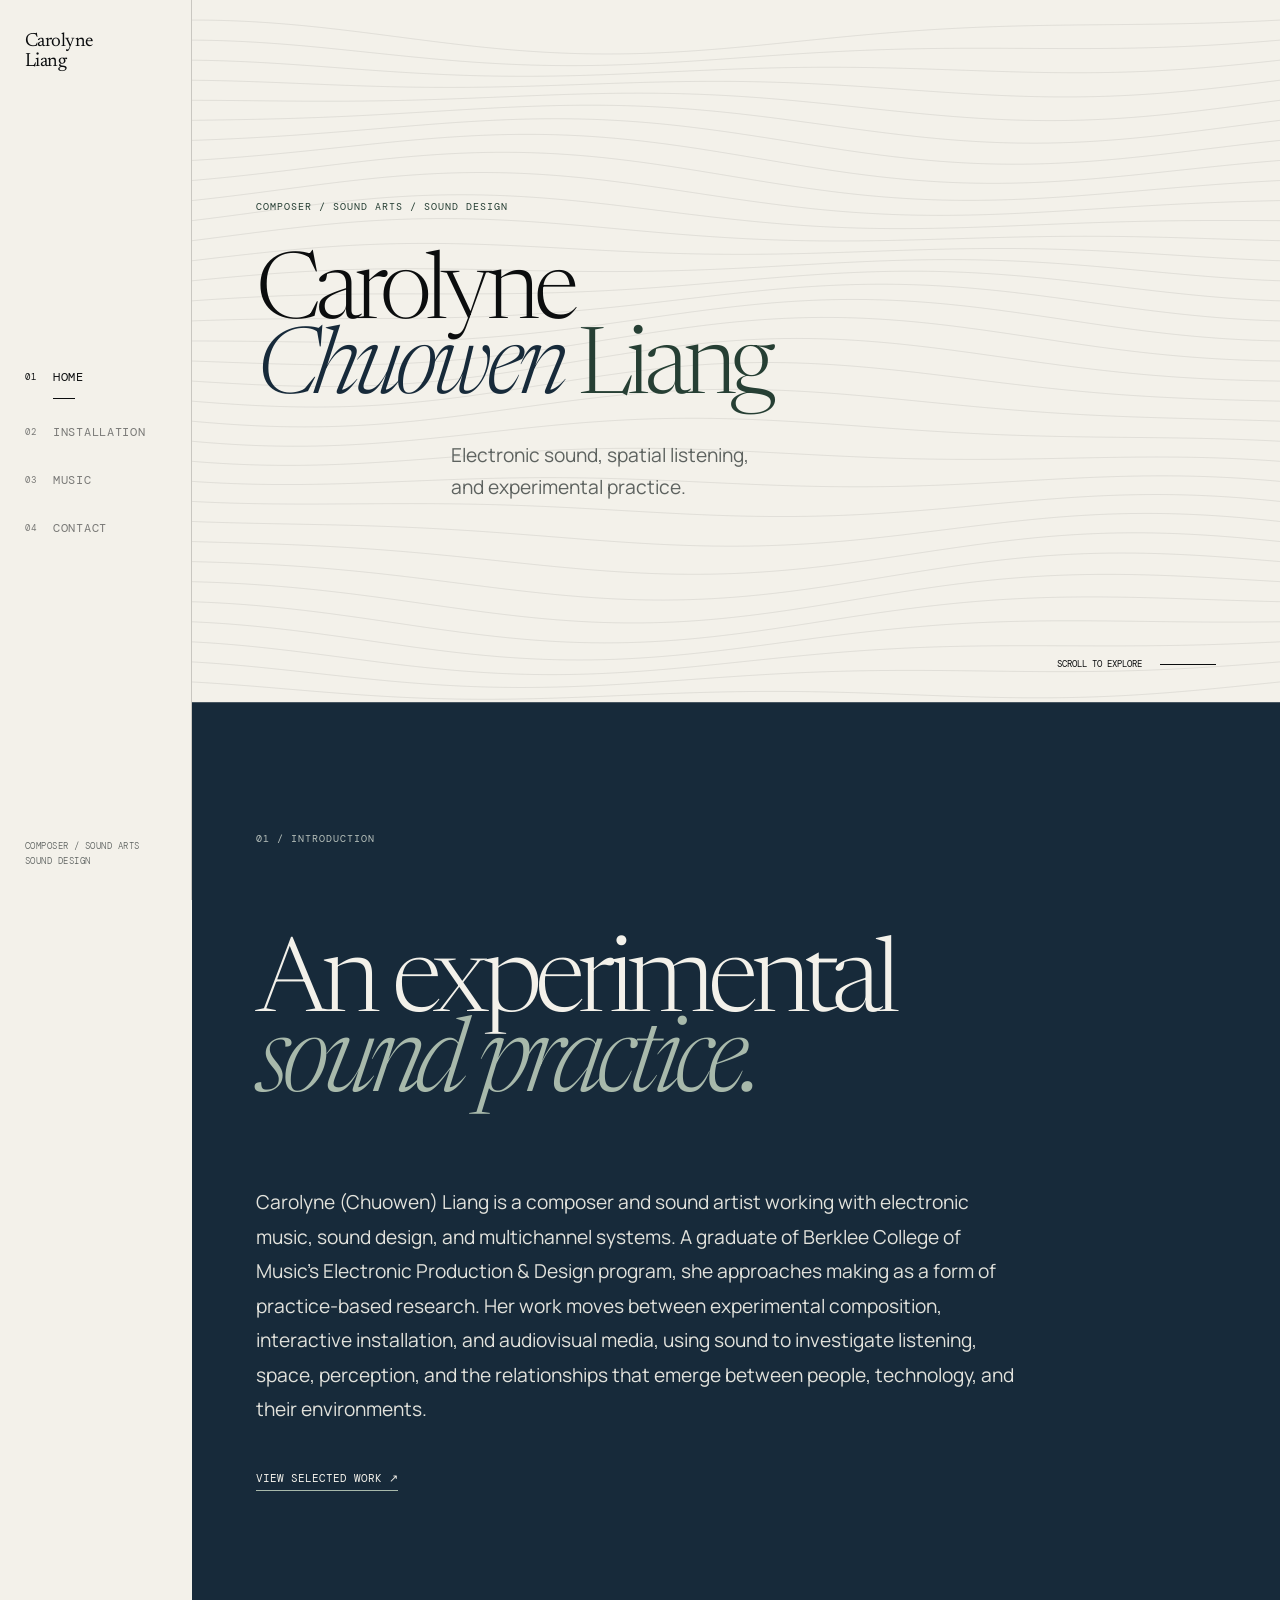
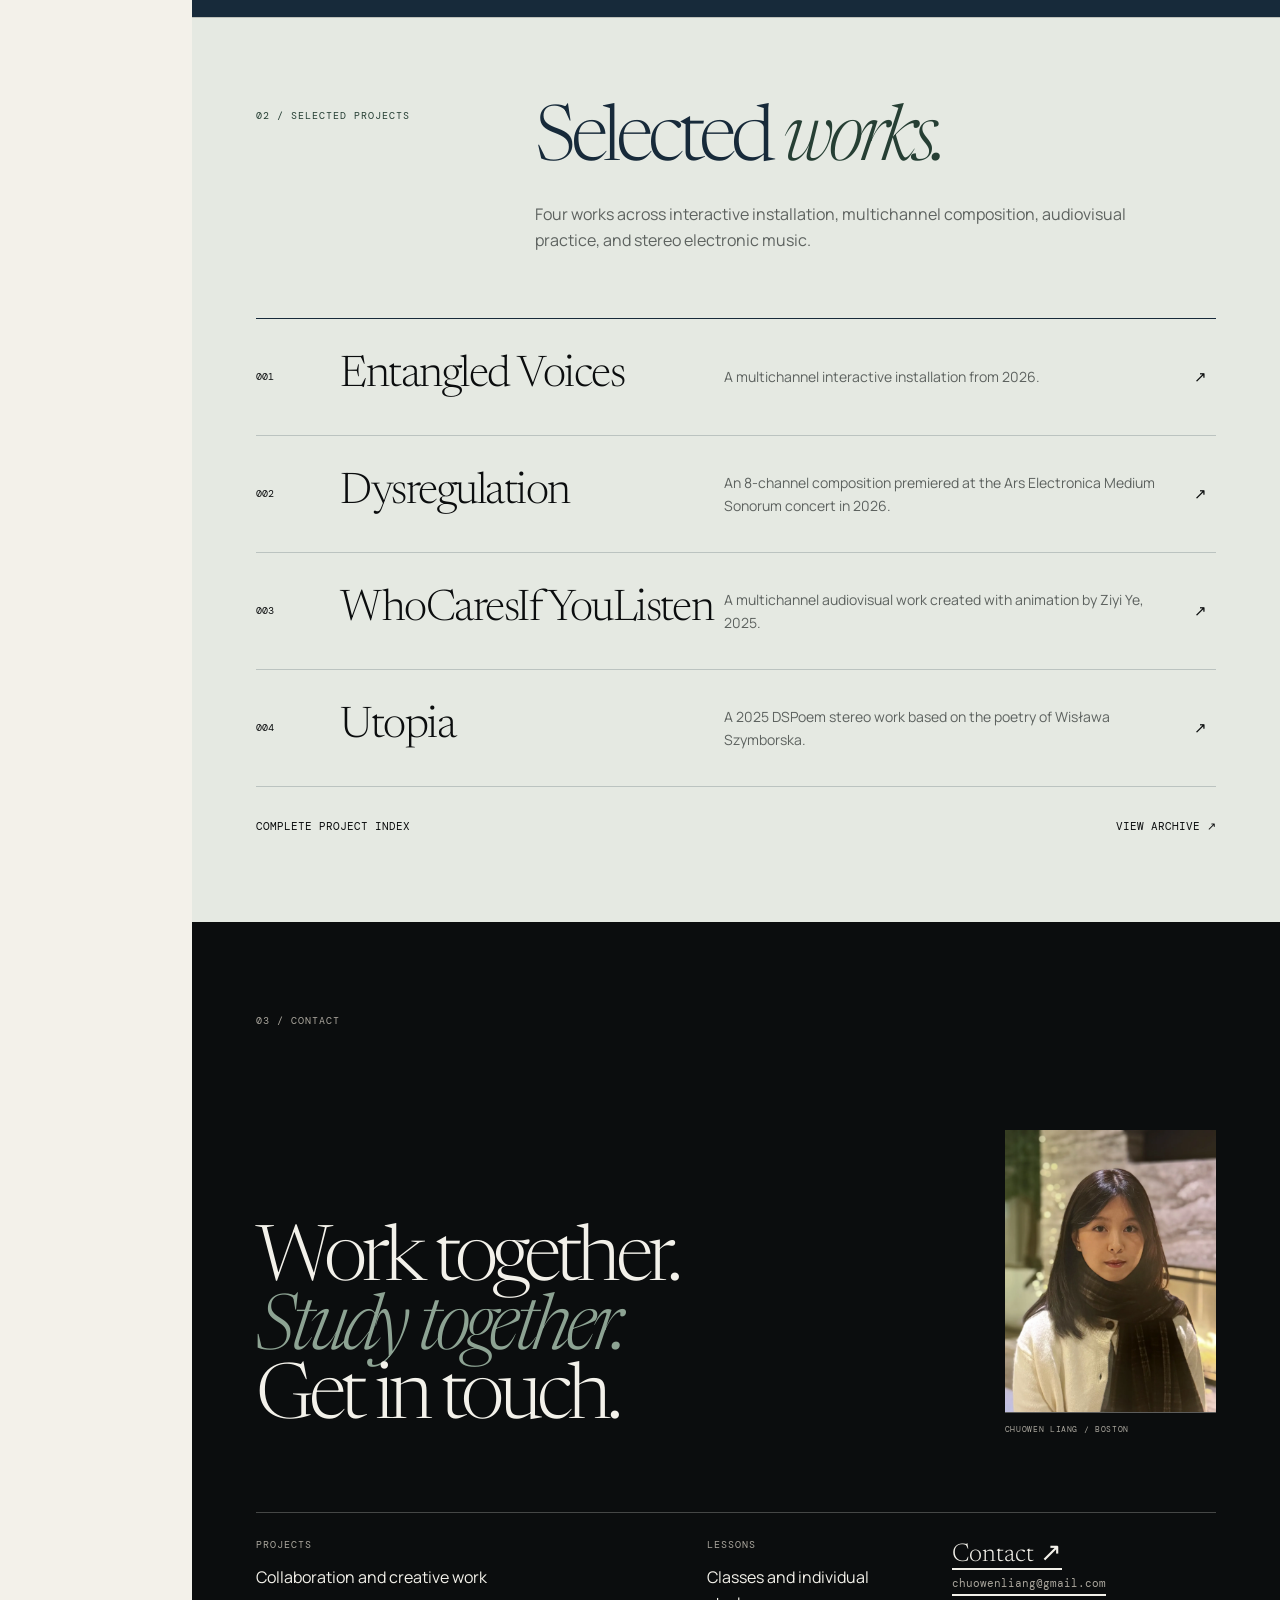
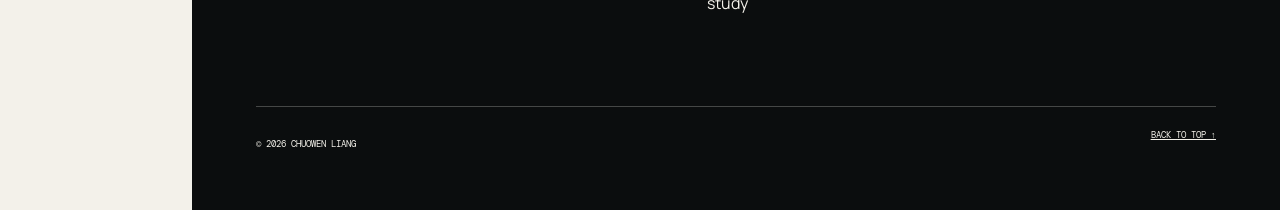
==== commit c5bd45bb: "Build installation portfolio pages" ====
--- a/index.html
+++ b/index.html
@@ -18,7 +18,7 @@
     <button class="menu-button" type="button" aria-expanded="false" aria-controls="site-nav"><span>Menu</span><i aria-hidden="true"></i></button>
     <nav id="site-nav" aria-label="Primary navigation">
       <a href="index.html" aria-current="page"><span>01</span>Home</a>
-      <a href="projects.html"><span>02</span>Projects</a>
+      <a href="projects.html"><span>02</span>Installation</a>
       <a href="music.html"><span>03</span>Music</a>
       <a href="#contact" data-contact-link><span>04</span>Contact</a>
     </nav>
@@ -57,7 +57,7 @@
       </header>
       <ol class="selected-index">
         <li class="reveal">
-          <a href="projects.html#project-entangled-voices">
+          <a href="installation-entangled-voices.html">
             <span class="project-no">001</span>
             <h3>Entangled Voices</h3>
             <p>A multichannel interactive installation from 2026.</p>
@@ -65,7 +65,7 @@
           </a>
         </li>
         <li class="reveal">
-          <a href="projects.html#project-dysregulation">
+          <a href="music.html">
             <span class="project-no">002</span>
             <h3>Dysregulation</h3>
             <p>An 8-channel composition premiered at the Ars Electronica Medium Sonorum concert in 2026.</p>
@@ -73,7 +73,7 @@
           </a>
         </li>
         <li class="reveal">
-          <a href="projects.html#project-who-cares-if-you-listen">
+          <a href="installation-who-cares-if-you-listen.html">
             <span class="project-no">003</span>
             <h3>WhoCaresIfYouListen</h3>
             <p>A multichannel audiovisual work created with animation by Ziyi Ye, 2025.</p>
--- a/styles.css
+++ b/styles.css
@@ -1,4 +1,4 @@
-:root{--paper:#f3f1ea;--ink:#0b0d0e;--navy:#172a3a;--green:#263f34;--muted:#5d625f;--line:rgba(11,13,14,.18);--accent:var(--green);--serif:"Newsreader",Georgia,serif;--sans:"Manrope",Arial,sans-serif;--mono:"DM Mono",monospace;--sidebar:clamp(150px,15vw,230px);--pad:clamp(24px,5vw,76px)}
+:root{--paper:#f3f1ea;--sage-paper:#e5e9e2;--ink:#0b0d0e;--navy:#172a3a;--green:#263f34;--muted:#5d625f;--line:rgba(11,13,14,.18);--accent:var(--green);--serif:"Newsreader",Georgia,serif;--sans:"Manrope",Arial,sans-serif;--mono:"DM Mono",monospace;--sidebar:clamp(150px,15vw,230px);--pad:clamp(24px,5vw,76px)}
 *{box-sizing:border-box}html{scroll-behavior:smooth}body{margin:0;background:var(--paper);color:var(--ink);font:400 16px/1.65 var(--sans);overflow-x:hidden}img,video,canvas{display:block;max-width:100%}a{color:inherit}button,input{font:inherit}.skip-link{position:fixed;z-index:100;top:10px;left:10px;padding:10px 14px;background:var(--ink);color:var(--paper);transform:translateY(-150%)}.skip-link:focus{transform:none}:focus-visible{outline:2px solid var(--accent);outline-offset:4px}.site-header{position:fixed;z-index:20;inset:0 auto 0 0;width:var(--sidebar);padding:32px 25px;border-right:1px solid var(--line);display:flex;flex-direction:column;background:rgba(243,241,234,.94)}.wordmark{font:400 clamp(18px,1.5vw,24px)/1.05 var(--serif);text-decoration:none;letter-spacing:-.03em;display:flex;flex-direction:column}.site-header nav{display:flex;flex-direction:column;margin:auto 0;gap:4px}.site-header nav a{min-height:44px;display:grid;grid-template-columns:28px 1fr;align-items:center;text-decoration:none;font:400 12px var(--mono);text-transform:uppercase;letter-spacing:.06em;opacity:.52;transition:opacity .2s}.site-header nav a span{font-size:9px}.site-header nav a:hover,.site-header nav a:focus-visible,.site-header nav a[aria-current]{opacity:1}.site-header nav a[aria-current]::after{content:"";width:22px;border-top:1px solid;grid-column:2}.side-note{font:300 9px/1.6 var(--mono);text-transform:uppercase;letter-spacing:.05em;color:var(--muted);margin:0}.menu-button{display:none}main{margin-left:var(--sidebar)}.section-pad{padding:clamp(72px,10vw,150px) var(--pad)}.hero{height:100svh;min-height:650px;position:relative;display:flex;align-items:center;overflow:hidden;padding:var(--pad)}#flow-field{position:absolute;inset:0;width:100%;height:100%;opacity:.72}.hero-copy{position:relative;z-index:1;max-width:1000px}.kicker,.section-index,.meta,.placeholder{font:400 10px/1.5 var(--mono);letter-spacing:.1em;text-transform:uppercase}.kicker{margin:0 0 clamp(40px,8vh,90px)}.hero h1,.display{font:300 clamp(64px,10vw,150px)/.78 var(--serif);letter-spacing:-.065em;margin:0}.hero h1 em,.display em{font-weight:300}.hero-statement{max-width:430px;margin:45px 0 0 38%;font-size:clamp(17px,1.5vw,22px)}.scroll-cue{position:absolute;z-index:2;bottom:32px;right:var(--pad);font:400 9px var(--mono);text-transform:uppercase;text-decoration:none;display:flex;align-items:center;gap:18px}.scroll-cue i{width:56px;border-top:1px solid}.about,.selected,.contact,.catalog,.music-list,.detail-text,.documentation,.technical{border-top:1px solid var(--line)}.section-index{margin:0 0 clamp(60px,8vw,120px);color:var(--muted)}.about-grid{display:grid;grid-template-columns:1.25fr .75fr;gap:8vw;align-items:end}.display{font-size:clamp(58px,8vw,120px)}.about-copy{max-width:520px}.about-copy>p{font-size:clamp(17px,1.5vw,21px);line-height:1.75;margin:0 0 36px}.text-link,.index-link{font:400 11px var(--mono);text-transform:uppercase;text-underline-offset:8px}.section-head{display:grid;grid-template-columns:.35fr 1fr;margin-bottom:clamp(70px,10vw,140px)}.project-list{border-top:1px solid var(--line)}.project-row{position:relative;display:grid;grid-template-columns:45px minmax(260px,1.2fr) minmax(240px,.8fr);gap:clamp(22px,4vw,65px);padding:clamp(50px,7vw,100px) 0;border-bottom:1px solid var(--line);text-decoration:none;align-items:center}.project-row--reverse figure{grid-column:3}.project-row--reverse .project-copy{grid-column:2;grid-row:1}.project-no{font:400 10px var(--mono);align-self:start}.project-row figure{margin:0;overflow:hidden}.project-row img{width:100%;height:auto;transition:transform .25s ease-out}.project-row:hover img{transform:scale(1.012)}.project-copy h3,.catalog-item h2,.music-copy h2{font:300 clamp(40px,5vw,76px)/.95 var(--serif);letter-spacing:-.04em;margin:16px 0 24px}.project-copy>p:not(.meta){max-width:420px;color:var(--muted)}.meta{color:var(--muted)}.open-mark{display:inline-block;margin-top:28px;font:400 10px var(--mono);text-transform:uppercase}.index-link{display:flex;justify-content:space-between;padding:32px 0;text-decoration:none;border-bottom:1px solid var(--ink)}.contact{background:var(--ink);color:var(--paper)}.contact .section-index{color:#aaa69d}.contact-grid{display:grid;grid-template-columns:1.4fr .7fr .9fr;gap:40px;margin-top:100px;padding-top:24px;border-top:1px solid rgba(243,241,234,.25)}.contact-grid>a{font:300 clamp(18px,2vw,28px) var(--serif);text-underline-offset:7px}.contact-grid p{margin:0}.contact-grid .meta{margin-bottom:12px;color:#aaa69d}.contact footer,.page-footer{display:flex;justify-content:space-between;margin-top:120px;padding-top:22px;border-top:1px solid rgba(243,241,234,.25);font:400 9px var(--mono);text-transform:uppercase}.inner-page{min-height:100vh}.page-intro{min-height:67vh;display:grid;align-content:end;grid-template-columns:.35fr 1fr}.page-intro .section-index{grid-column:1/-1;margin-bottom:45px}.page-intro h1{font-size:clamp(80px,15vw,210px)}.accent-dot{color:var(--accent)}.page-deck{max-width:520px;align-self:end;margin:0 0 10px;font-size:clamp(16px,1.3vw,20px)}.filters{display:flex;flex-wrap:wrap;border-bottom:1px solid var(--ink);padding-bottom:18px;margin-bottom:30px;gap:8px 34px}.filters button{min-height:44px;padding:0;border:0;background:none;cursor:pointer;font:400 10px var(--mono);text-transform:uppercase;color:var(--muted)}.filters button span{margin-left:10px;font-size:8px}.filters button.active{color:var(--ink);text-decoration:underline;text-underline-offset:8px}.catalog-list{border-top:1px solid var(--line)}.catalog-item{display:grid;grid-template-columns:40px 1.1fr .6fr 190px 20px;gap:28px;align-items:center;padding:35px 0;border-bottom:1px solid var(--line);text-decoration:none}.catalog-item h2{font-size:clamp(32px,4vw,58px);margin:0 0 10px}.catalog-item p{margin:0}.catalog-item div>p{color:var(--muted);font-size:14px}.catalog-item picture{overflow:hidden}.catalog-item img{aspect-ratio:4/3;object-fit:cover;transition:transform .2s}.catalog-item:hover img{transform:scale(1.02)}.catalog-item[hidden]{display:none}.empty-note{padding:45px 0;text-transform:none;font-size:13px}.page-footer{margin:0;border-color:var(--line);color:var(--ink)}.music-list{padding-top:0}.music-item{display:grid;grid-template-columns:40px minmax(240px,.8fr) minmax(280px,1fr);gap:clamp(25px,5vw,75px);padding:clamp(60px,9vw,135px) 0;border-bottom:1px solid var(--line);align-items:start}.music-item picture img{width:100%;height:auto}.music-copy{padding-top:5%}.music-copy>p:not(.meta){max-width:600px;color:var(--muted)}.audio-player{display:grid;grid-template-columns:54px 1fr;gap:18px;align-items:center;margin-top:38px}.audio-player button{width:54px;height:54px;border:1px solid var(--ink);border-radius:50%;background:transparent;cursor:pointer;transition:background .2s,color .2s}.audio-player button:hover{background:var(--ink);color:var(--paper)}.audio-player button.playing{background:var(--accent);border-color:var(--accent);color:var(--paper)}.audio-player input{--progress:0%;width:100%;height:22px;appearance:none;background:transparent;cursor:pointer}.audio-player input::-webkit-slider-runnable-track{height:2px;background:linear-gradient(to right,var(--accent) var(--progress),var(--line) var(--progress))}.audio-player input::-webkit-slider-thumb{appearance:none;width:12px;height:12px;border-radius:50%;background:var(--ink);margin-top:-5px}.audio-player input::-moz-range-track{height:2px;background:var(--line)}.audio-player input::-moz-range-progress{height:2px;background:var(--accent)}.audio-player input::-moz-range-thumb{width:12px;height:12px;border:0;border-radius:50%;background:var(--ink)}.time{display:flex;justify-content:space-between;margin:2px 0 0;font:400 9px var(--mono)}.detail-head{min-height:76vh;display:grid;align-content:end;grid-template-columns:.25fr 1fr}.detail-head .section-index{grid-column:1/-1;margin-bottom:60px}.detail-head h1{font-size:clamp(72px,12vw,180px)}.detail-head dl{margin:30px 0 0;display:flex;gap:50px;align-self:end}.detail-head dl div,.technical dl div{min-width:130px}.detail-head dt,.technical dt{font:400 9px var(--mono);text-transform:uppercase;color:var(--muted);margin-bottom:7px}.detail-head dd,.technical dd{margin:0;font-size:13px}.hero-media{border-top:1px solid var(--line)}.hero-media video{width:100%;aspect-ratio:16/9;background:#d9d6ce}.hero-media--square picture{display:block;width:min(72vw,920px);margin:auto}.detail-text{display:grid;grid-template-columns:.3fr 1fr;gap:50px}.detail-text .section-index,.documentation .section-index,.technical .section-index{margin:0}.detail-text>div{max-width:740px}.detail-text h2{font:300 clamp(40px,5vw,72px)/1.05 var(--serif);margin:0 0 45px}.detail-text>div>p{font-size:clamp(18px,1.5vw,22px)}.placeholder{margin-top:30px!important;padding-left:16px;border-left:2px solid var(--accent);color:var(--muted);font-size:10px!important}.documentation{display:grid;grid-template-columns:.3fr 1fr;gap:50px}.documentation picture{max-width:900px}.documentation img{width:100%;height:auto}.documentation .placeholder{grid-column:2}.technical{display:grid;grid-template-columns:.3fr 1fr;gap:50px}.technical dl{display:grid;grid-template-columns:repeat(3,1fr);gap:30px;margin:0}.project-nav{display:grid;grid-template-columns:1fr auto 1fr;border-top:1px solid var(--line)}.project-nav a{display:flex;flex-direction:column;text-decoration:none;font:300 clamp(22px,3vw,42px) var(--serif)}.project-nav a span{font:400 9px var(--mono);text-transform:uppercase;color:var(--muted);margin-bottom:9px}.project-nav a:nth-child(2){text-align:center}.project-nav a:last-child{text-align:right}
 .reveal{opacity:0;transform:translateY(14px);transition:opacity .45s ease-out,transform .45s ease-out}.reveal.visible{opacity:1;transform:none}
 @media(max-width:760px){:root{--sidebar:0px;--pad:22px}.site-header{inset:0 0 auto;width:100%;height:68px;padding:0 22px;border-right:0;border-bottom:1px solid var(--line);flex-direction:row;align-items:center;justify-content:space-between}.wordmark{font-size:18px}.side-note{display:none}.menu-button{display:flex;min-width:64px;height:44px;padding:0;align-items:center;justify-content:space-between;gap:10px;border:0;background:none;font:400 10px var(--mono);text-transform:uppercase}.menu-button i,.menu-button i::after{display:block;width:18px;border-top:1px solid;content:"";transition:transform .2s}.menu-button i::after{transform:translateY(5px)}.menu-button[aria-expanded="true"] i{transform:rotate(45deg)}.menu-button[aria-expanded="true"] i::after{transform:rotate(-90deg)}.site-header nav{position:fixed;inset:68px 0 auto;background:var(--paper);padding:24px 22px 30px;border-bottom:1px solid var(--ink);transform:translateY(-130%);visibility:hidden;transition:transform .25s ease-out,visibility .25s}.site-header nav.open{transform:none;visibility:visible}.site-header nav a{font-size:13px}.site-header nav a[aria-current]::after{width:100%}main{margin-left:0}.hero{min-height:620px;padding:90px 22px 30px}.hero h1{font-size:clamp(58px,19vw,88px)}.kicker{max-width:270px;margin-bottom:45px}.hero-statement{margin:32px 0 0 12%;max-width:300px}.scroll-cue{bottom:22px;right:22px}.about-grid,.section-head,.page-intro,.detail-head,.detail-text,.documentation,.technical{grid-template-columns:1fr}.about-grid{gap:42px}.section-head{gap:20px}.section-head .section-index{margin-bottom:40px}.project-row,.project-row--reverse{grid-template-columns:28px 1fr;gap:18px}.project-row figure,.project-row--reverse figure{grid-column:2;grid-row:auto}.project-row .project-copy,.project-row--reverse .project-copy{grid-column:2;grid-row:auto}.contact-grid{grid-template-columns:1fr;gap:35px;margin-top:65px}.contact-grid>a{overflow-wrap:anywhere}.page-intro{min-height:58vh;padding-top:120px}.page-intro h1{font-size:clamp(72px,25vw,116px)}.page-deck{margin-top:35px}.catalog-item{grid-template-columns:28px 1fr 18px;padding:32px 0}.catalog-item>div{grid-column:2}.catalog-item>.meta{grid-column:2}.catalog-item picture{grid-column:2;grid-row:auto}.catalog-item>span:last-child{grid-column:3;grid-row:1}.music-item{grid-template-columns:28px 1fr;gap:18px}.music-item picture,.music-copy{grid-column:2}.music-copy{padding-top:20px}.detail-head{padding-top:140px}.detail-head dl{flex-direction:column;gap:18px}.hero-media--square picture{width:100%}.detail-text,.documentation,.technical{gap:42px}.detail-text .section-index,.documentation .section-index,.technical .section-index{margin-bottom:20px}.documentation .placeholder{grid-column:1}.technical dl{grid-template-columns:1fr}.project-nav{grid-template-columns:1fr 1fr;gap:38px}.project-nav a:nth-child(2){order:3;grid-column:1/-1;text-align:left}.project-nav a:last-child{text-align:right}}
@@ -58,3 +58,100 @@
 .contact-portrait img{width:100%;height:auto;border-bottom:1px solid rgba(243,241,234,.35)}
 .contact-portrait figcaption{margin-top:10px;font:400 8px/1.5 var(--mono);letter-spacing:.08em;text-transform:uppercase;color:#aaa69d}
 @media(max-width:760px){.contact-intro{grid-template-columns:1fr}.contact-portrait{width:min(58%,240px);margin-left:auto}}
+
+/* Stronger chapter contrast between introduction and selected work */
+.about{background:var(--navy);color:var(--paper);border-top-color:rgba(243,241,234,.22)}
+.about .section-index{color:#b7c0bb}
+.about .display{color:var(--paper)}
+.about .display em{color:#a8b9ab}
+.about-copy>p{color:#e2e2dc}
+.about .text-link{color:var(--paper);text-decoration-color:#a8b9ab}
+.about .text-link:hover{color:#c3d0c5}
+.selected--compact{background:var(--sage-paper)}
+.selected--compact .section-index{color:var(--green)}
+.selected-index{border-top-color:var(--navy)}
+.selected-index li{border-bottom-color:rgba(23,42,58,.2)}
+.selected-index h3{transition:color .2s ease-out}
+.selected-index a:hover h3{color:var(--green)}
+.audio-player input{touch-action:pan-y}
+
+/* Installation archive */
+.installation-intro{min-height:78vh}
+.installation-intro h1{font-size:clamp(72px,12vw,180px)}
+.installation-deck{max-width:620px;align-self:end;padding-bottom:12px}
+.installation-deck>p{font-size:clamp(17px,1.5vw,21px);line-height:1.7;margin:0 0 42px}
+.installation-deck nav{display:grid;grid-template-columns:1fr 1fr;border-top:1px solid var(--line)}
+.installation-deck nav a{min-height:48px;padding:14px 10px 10px 0;border-bottom:1px solid var(--line);font:400 9px/1.4 var(--mono);text-transform:uppercase;text-decoration:none;color:var(--muted)}
+.installation-deck nav a:hover{color:var(--green)}
+.installation-work{border-top:1px solid var(--line);scroll-margin-top:30px}
+.installation-work--sage{background:var(--sage-paper)}
+.installation-work--dark{background:var(--navy);color:var(--paper)}
+.installation-work--dark .meta,.installation-work--dark .section-index,.installation-work--dark .work-location{color:#b7c0bb}
+.installation-work__head{display:grid;grid-template-columns:44px minmax(0,1fr) minmax(160px,250px);gap:clamp(22px,4vw,65px);align-items:end;margin-bottom:clamp(55px,8vw,115px)}
+.installation-work__head h2{font:300 clamp(52px,8vw,118px)/.78 var(--serif);letter-spacing:-.055em;margin:16px 0 0;color:var(--navy)}
+.installation-work__head h2 em{font-weight:300;color:var(--green)}
+.installation-work--dark .installation-work__head h2{color:var(--paper)}
+.installation-work--dark .installation-work__head h2 em{color:#a8b9ab}
+.work-location{font:400 9px/1.6 var(--mono);text-transform:uppercase;color:var(--muted);margin:0;text-align:right}
+.installation-hero{margin:0}
+.installation-hero img{width:100%;height:auto}
+.installation-statement{display:grid;grid-template-columns:.3fr 1fr;gap:clamp(30px,5vw,75px);margin:clamp(55px,7vw,105px) 0}
+.installation-statement .section-index{margin:5px 0 0}
+.installation-statement>p:last-child{max-width:900px;font:300 clamp(25px,3vw,44px)/1.35 var(--serif);letter-spacing:-.02em;margin:0}
+.installation-specs{display:grid;grid-template-columns:.3fr 1fr;gap:clamp(30px,5vw,75px);padding:30px 0;border-top:1px solid var(--line);border-bottom:1px solid var(--line);margin-bottom:clamp(55px,8vw,110px)}
+.installation-specs .section-index{margin:3px 0 0}
+.installation-specs dl{display:grid;grid-template-columns:repeat(3,1fr);gap:25px;margin:0}
+.installation-specs dt{font:400 9px var(--mono);text-transform:uppercase;color:var(--muted);margin-bottom:8px}
+.installation-specs dd{font-size:14px;line-height:1.55;margin:0}
+.installation-media{margin-top:clamp(55px,8vw,110px)}
+.installation-media video{width:100%;aspect-ratio:16/9;background:#0b0d0e}
+.video-player{background:var(--ink);color:var(--paper)}
+.video-controls{display:grid;grid-template-columns:70px minmax(0,1fr) 82px;gap:18px;align-items:center;padding:14px 16px 16px;border-top:1px solid rgba(243,241,234,.22)}
+.video-controls button{min-height:44px;padding:0;border:0;background:transparent;color:var(--paper);cursor:pointer;font:400 9px var(--mono);text-transform:uppercase;text-align:left}
+.video-controls button:last-child{text-align:right}
+.video-controls button:hover{color:#a8b9ab}
+.video-timeline input{--progress:0%;display:block;width:100%;height:24px;margin:0;appearance:none;background:transparent;cursor:pointer;touch-action:pan-y}
+.video-timeline input::-webkit-slider-runnable-track{height:2px;background:linear-gradient(to right,#a8b9ab var(--progress),rgba(243,241,234,.28) var(--progress))}
+.video-timeline input::-webkit-slider-thumb{appearance:none;width:14px;height:14px;margin-top:-6px;border-radius:50%;background:var(--paper)}
+.video-timeline input::-moz-range-track{height:2px;background:rgba(243,241,234,.28)}
+.video-timeline input::-moz-range-progress{height:2px;background:#a8b9ab}
+.video-timeline input::-moz-range-thumb{width:14px;height:14px;border:0;border-radius:50%;background:var(--paper)}
+.video-timeline p{display:flex;justify-content:space-between;margin:0;font:400 8px var(--mono);color:#b7c0bb}
+.installation-media--split{display:grid;grid-template-columns:minmax(0,1.55fr) minmax(220px,.45fr);gap:clamp(20px,3vw,45px);align-items:start}
+.installation-media--split picture img{width:100%;height:auto}
+.photo-triptych{display:grid;grid-template-columns:1.2fr .8fr;gap:clamp(14px,2vw,28px)}
+.photo-triptych picture:first-child{grid-row:span 2}
+.photo-triptych img{width:100%;height:100%;object-fit:cover}
+.installation-audio{display:grid;grid-template-columns:.3fr 1fr;gap:clamp(30px,5vw,75px);align-items:end;margin-top:clamp(55px,7vw,100px);padding-top:30px;border-top:1px solid var(--line)}
+.installation-audio .section-index{margin:0 0 12px}
+.installation-audio h3{font:300 clamp(30px,4vw,56px)/1 var(--serif);margin:0}
+.installation-audio .audio-player{margin:0}
+.installation-work--dark .installation-statement em{color:#b7c0bb}
+.installation-role>p{max-width:900px;font:300 clamp(25px,3vw,44px)/1.35 var(--serif);letter-spacing:-.02em;margin:0}
+.external-project-link{display:inline-flex;gap:12px;margin-top:34px;padding-bottom:7px;border-bottom:1px solid #a8b9ab;font:400 10px/1.5 var(--mono);letter-spacing:.06em;text-transform:uppercase;text-decoration:none;color:var(--paper)}
+.external-project-link:hover{color:#c3d0c5}
+.installation-work--dark+.page-footer{background:var(--navy);color:var(--paper);border-color:rgba(243,241,234,.2)}
+@media(max-width:760px){.installation-intro{min-height:70vh}.installation-intro .installation-deck{margin-top:38px}.installation-deck nav{grid-template-columns:1fr}.installation-work__head{grid-template-columns:28px 1fr;gap:18px}.installation-work__head>div{grid-column:2}.installation-work__head .work-location{grid-column:2;text-align:left}.installation-statement,.installation-specs,.installation-audio{grid-template-columns:1fr;gap:26px}.installation-statement>p:last-child,.installation-role>p{font-size:clamp(23px,7vw,32px)}.installation-specs dl{grid-template-columns:1fr;gap:22px}.installation-media--split{grid-template-columns:1fr}.installation-media--split picture{width:70%;margin-left:auto}.photo-triptych{grid-template-columns:1fr}.photo-triptych picture:first-child{grid-row:auto}.photo-triptych img{height:auto}.installation-audio .audio-player{margin-top:10px}.video-controls{grid-template-columns:54px minmax(0,1fr) 66px;gap:10px;padding:10px 12px 12px}}
+
+/* Compact installation index and individual project pages */
+.installation-index-head{padding-top:clamp(120px,12vw,180px);padding-bottom:clamp(48px,5vw,72px)}
+.installation-index-head .section-index{margin-bottom:35px}
+.installation-index-head h1{font-size:clamp(68px,11vw,150px)}
+.installation-index-head>p:last-child{max-width:520px;margin:32px 0 0 32%;color:var(--muted)}
+.installation-grid{width:min(100%,900px);display:grid;grid-template-columns:1fr 1fr;gap:clamp(14px,2vw,26px);padding-top:0;margin:0 auto}
+.installation-tile{position:relative;aspect-ratio:1;overflow:hidden;background:#777;text-decoration:none;color:var(--paper)}
+.installation-tile picture,.installation-tile img{width:100%;height:100%;display:block}
+.installation-tile img{object-fit:cover;transition:filter .22s ease-out,transform .22s ease-out}
+.installation-tile__overlay{position:absolute;inset:0;display:flex;flex-direction:column;justify-content:space-between;padding:clamp(16px,2vw,26px);background:rgba(11,13,14,.26);transition:background .22s ease-out}
+.installation-tile__overlay strong{max-width:90%;font:300 clamp(25px,3vw,42px)/.95 var(--serif);letter-spacing:-.03em}
+.installation-tile__overlay>span:last-child{font:400 9px var(--mono);text-transform:uppercase}
+.installation-tile:hover img{filter:grayscale(100%);transform:scale(1.012)}
+.installation-tile:hover .installation-tile__overlay{background:rgba(79,81,80,.8)}
+.installation-detail-page .installation-work:first-child{padding-top:clamp(130px,13vw,195px)}
+.installation-work__head h1{font:300 clamp(52px,8vw,118px)/.78 var(--serif);letter-spacing:-.055em;margin:16px 0 0;color:var(--navy)}
+.installation-work__head h1 em{font-weight:300;color:var(--green)}
+.installation-work--dark .installation-work__head h1{color:var(--paper)}
+.installation-work--dark .installation-work__head h1 em{color:#a8b9ab}
+.project-nav--dark{background:var(--navy);color:var(--paper);border-color:rgba(243,241,234,.2)}
+.project-nav--dark a span{color:#b7c0bb}
+@media(max-width:760px){.installation-index-head{padding-top:110px}.installation-index-head>p:last-child{margin-left:0}.installation-grid{grid-template-columns:1fr 1fr;gap:10px;padding-left:22px;padding-right:22px}.installation-tile__overlay{padding:13px}.installation-tile__overlay strong{font-size:clamp(18px,5.6vw,24px)}.installation-tile__overlay>span:last-child{font-size:7px}.installation-detail-page .installation-work:first-child{padding-top:120px}}
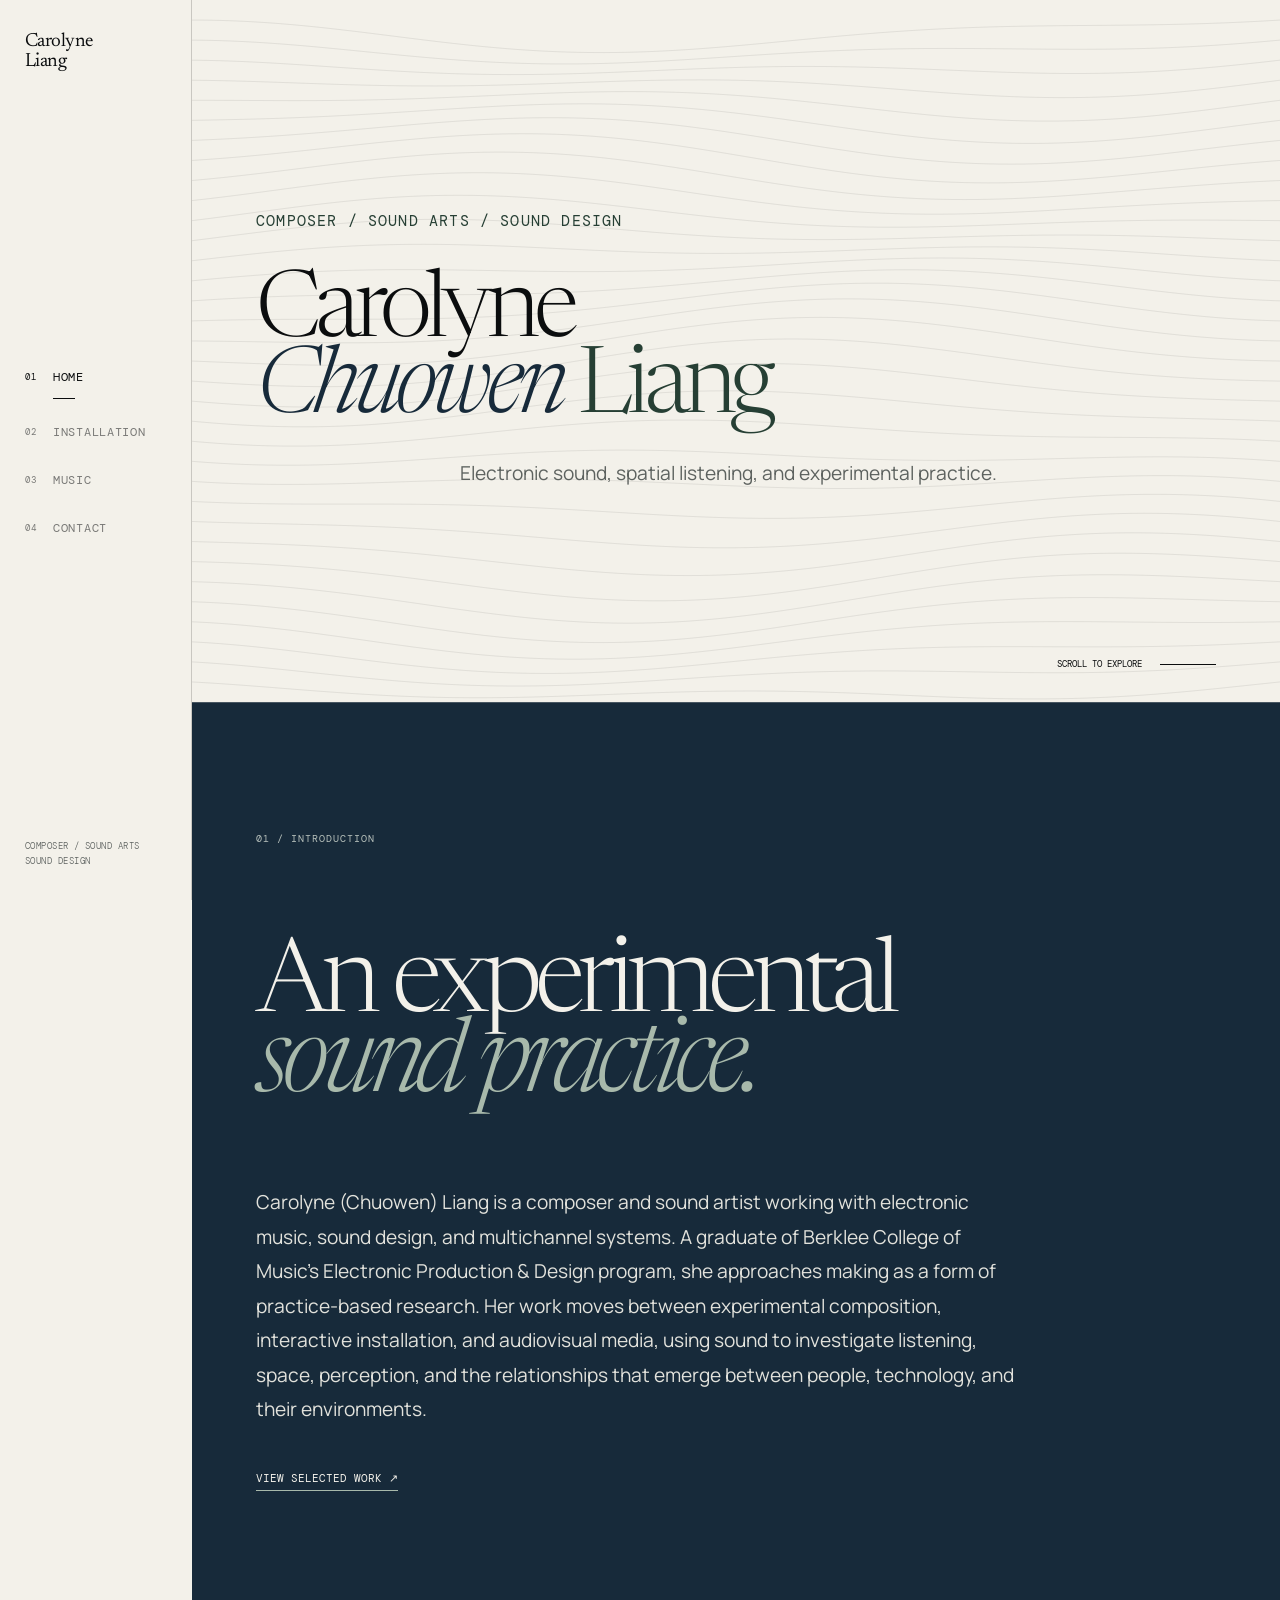
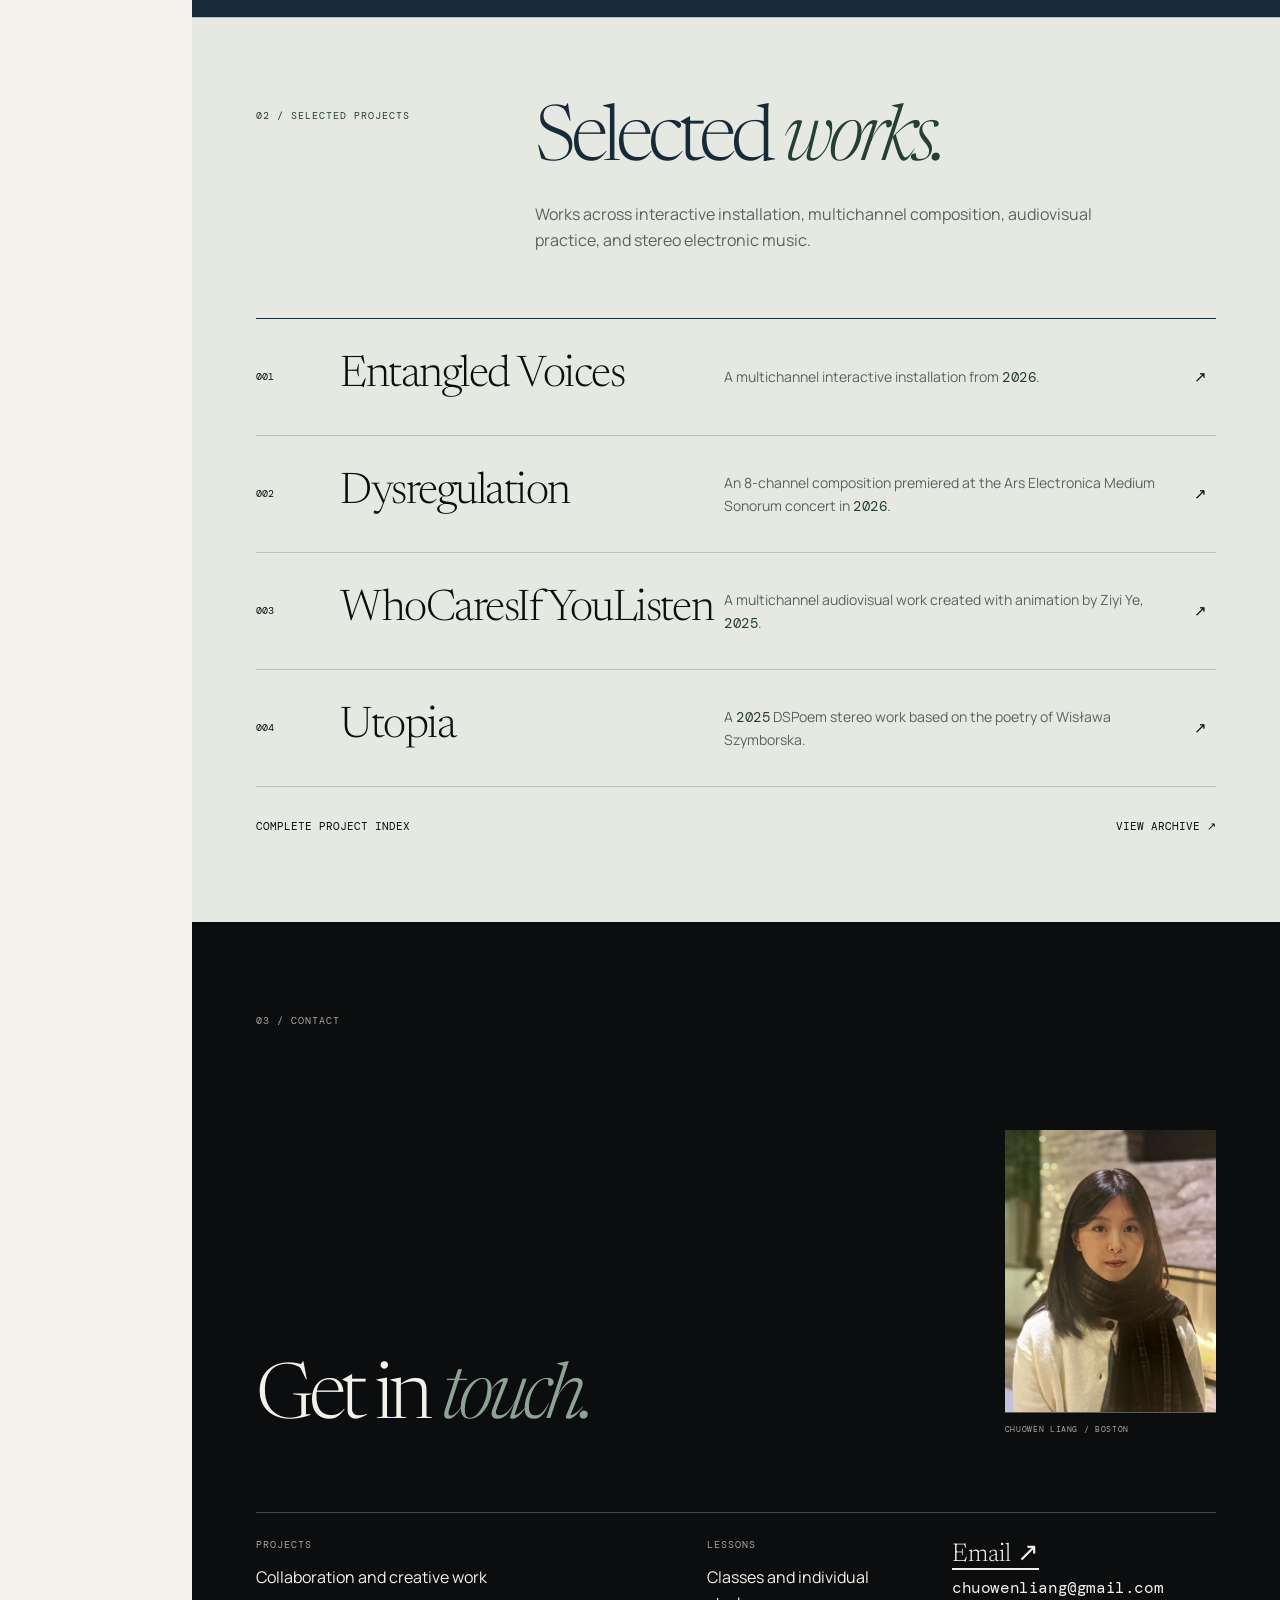
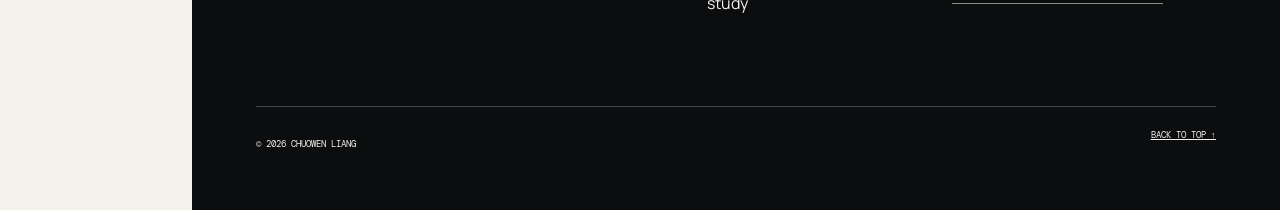
==== commit c448f820: "Refine portfolio content and media" ====
--- a/index.html
+++ b/index.html
@@ -52,7 +52,7 @@
         <p class="section-index">02 / Selected Projects</p>
         <div>
           <h2 id="selected-title" class="display">Selected <em>works.</em></h2>
-          <p>Four works across interactive installation, multichannel composition, audiovisual practice, and stereo electronic music.</p>
+          <p>Works across interactive installation, multichannel composition, audiovisual practice, and stereo electronic music.</p>
         </div>
       </header>
       <ol class="selected-index">
@@ -60,15 +60,15 @@
           <a href="installation-entangled-voices.html">
             <span class="project-no">001</span>
             <h3>Entangled Voices</h3>
-            <p>A multichannel interactive installation from 2026.</p>
+            <p>A multichannel interactive installation from <span class="project-year">2026</span>.</p>
             <span class="row-arrow" aria-hidden="true">↗</span>
           </a>
         </li>
         <li class="reveal">
-          <a href="music.html">
+          <a href="music.html#dysregulation">
             <span class="project-no">002</span>
             <h3>Dysregulation</h3>
-            <p>An 8-channel composition premiered at the Ars Electronica Medium Sonorum concert in 2026.</p>
+            <p>An 8-channel composition premiered at the Ars Electronica Medium Sonorum concert in <span class="project-year">2026</span>.</p>
             <span class="row-arrow" aria-hidden="true">↗</span>
           </a>
         </li>
@@ -76,7 +76,7 @@
           <a href="installation-who-cares-if-you-listen.html">
             <span class="project-no">003</span>
             <h3>WhoCaresIfYouListen</h3>
-            <p>A multichannel audiovisual work created with animation by Ziyi Ye, 2025.</p>
+            <p>A multichannel audiovisual work created with animation by Ziyi Ye, <span class="project-year">2025</span>.</p>
             <span class="row-arrow" aria-hidden="true">↗</span>
           </a>
         </li>
@@ -84,7 +84,7 @@
           <a href="project-utopia.html">
             <span class="project-no">004</span>
             <h3>Utopia</h3>
-            <p>A 2025 DSPoem stereo work based on the poetry of Wisława Szymborska.</p>
+            <p>A <span class="project-year">2025</span> DSPoem stereo work based on the poetry of Wisława Szymborska.</p>
             <span class="row-arrow" aria-hidden="true">↗</span>
           </a>
         </li>
@@ -95,7 +95,7 @@
     <section class="contact section-pad" id="contact" aria-labelledby="contact-title">
       <p class="section-index">03 / Contact</p>
       <div class="contact-intro reveal">
-        <h2 id="contact-title" class="display">Work together.<br><em>Study together.</em><br>Get in touch.</h2>
+        <h2 id="contact-title" class="display">Get in <em>touch.</em></h2>
         <figure class="contact-portrait">
           <picture>
             <source srcset="assets/headshot.webp" type="image/webp">
@@ -107,7 +107,7 @@
       <div class="contact-grid reveal">
         <div><p class="meta">Projects</p><p>Collaboration and creative work</p></div>
         <div><p class="meta">Lessons</p><p>Classes and individual study</p></div>
-        <a href="mailto:chuowenliang@gmail.com">Contact ↗<br><span>chuowenliang@gmail.com</span></a>
+        <a href="mailto:chuowenliang@gmail.com">Email ↗<br><span>chuowenliang@gmail.com</span></a>
       </div>
       <footer><p>© <span data-year></span> Chuowen Liang</p><a href="#content">Back to top ↑</a></footer>
     </section>
--- a/styles.css
+++ b/styles.css
@@ -13,11 +13,13 @@
 .selected-index{list-style:none;margin:0;padding:0;border-top:1px solid var(--ink)}
 .selected-index li{margin:0;border-bottom:1px solid var(--line)}
 .selected-index a{min-height:116px;display:grid;grid-template-columns:46px minmax(210px,.8fr) 1fr 22px;gap:clamp(18px,3vw,48px);align-items:center;padding:22px 0;text-decoration:none}
-.selected-index h3{font:300 clamp(28px,3.4vw,50px)/1 var(--serif);letter-spacing:-.035em;margin:0}
+.selected-index h3{width:fit-content;margin:0;background-image:linear-gradient(var(--sage-paper),var(--sage-paper));background-repeat:no-repeat;background-position:0 88%;background-size:0 34%;font:300 clamp(28px,3.4vw,50px)/1 var(--serif);letter-spacing:-.035em;transition:background-size .22s ease-out,color .22s ease-out}
 .selected-index p{max-width:550px;margin:0;color:var(--muted);font-size:14px;line-height:1.65}
 .selected-index .project-no{align-self:center}
 .row-arrow{font:400 15px var(--mono);transition:transform .2s ease-out}
-.selected-index a:hover .row-arrow{transform:translate(3px,-3px)}
+.selected-index a:hover h3,.selected-index a:focus-visible h3{background-size:100% 34%;color:var(--green)}
+.selected-index a:hover .row-arrow,.selected-index a:focus-visible .row-arrow{transform:translate(3px,-3px)}
+.selected-index a:active h3{color:var(--ink)}
 .selected--compact .index-link{padding-bottom:0;border-bottom:0}
 .catalog-placeholder{font:400 9px var(--mono);text-transform:uppercase;color:var(--muted)}
 @media(max-width:760px){.selected-heading{grid-template-columns:1fr;gap:26px}.selected-heading .section-index{margin-bottom:12px}.selected-index a{min-height:0;grid-template-columns:28px 1fr 18px;gap:16px;padding:26px 0}.selected-index h3{grid-column:2}.selected-index p{grid-column:2}.selected-index .row-arrow{grid-column:3;grid-row:1}.selected-index .project-no{grid-row:1}.selected--compact .index-link{font-size:9px}}
@@ -28,15 +30,16 @@
 body[data-page="home"] .hero h1>span:first-child{color:var(--ink)}
 body[data-page="home"] .hero h1 em{color:var(--accent)}
 body[data-page="home"] .hero h1>span:last-child{color:var(--muted)}
-body[data-page="home"] .kicker{color:var(--accent);margin-bottom:clamp(28px,5vh,55px)}
-body[data-page="home"] .hero-statement{color:var(--muted);margin-top:30px}
+body[data-page="home"] .kicker{color:var(--accent);margin-bottom:clamp(28px,5vh,55px);font-size:clamp(13px,1.15vw,17px);line-height:1.35;letter-spacing:.08em}
+body[data-page="home"] .hero-statement{width:max-content;max-width:none;margin-top:30px;color:var(--muted);white-space:nowrap}
 .selected-index p strong{font-weight:500;color:var(--ink)}
-.contact-grid>a span{font:400 11px/1.5 var(--mono);color:#aaa69d}
+.contact-grid>a span{display:inline-block;margin-top:9px;padding-bottom:4px;border-bottom:1px solid rgba(243,241,234,.55);font:400 clamp(14px,1.25vw,18px)/1.4 var(--mono);letter-spacing:-.025em;color:var(--paper);transition:border-color .2s ease-out,color .2s ease-out}
+.contact-grid>a:hover span,.contact-grid>a:focus-visible span{border-color:#c3d0c5;color:#c3d0c5}
 body[data-page="home"] .contact{padding-top:clamp(60px,7vw,100px);padding-bottom:clamp(36px,4vw,60px)}
 body[data-page="home"] .contact .display{font-size:clamp(44px,6vw,86px);line-height:.9}
 body[data-page="home"] .contact-grid{margin-top:clamp(48px,6vw,80px)}
 body[data-page="home"] .contact footer{margin-top:clamp(60px,7vw,95px)}
-@media(max-width:760px){body[data-page="home"] .hero{height:72svh;min-height:520px}body[data-page="home"] .hero h1{font-size:clamp(48px,15vw,72px)}body[data-page="home"] .hero-statement{margin-left:8%}}
+@media(max-width:760px){body[data-page="home"] .hero{height:72svh;min-height:520px}body[data-page="home"] .hero h1{font-size:clamp(48px,15vw,72px)}body[data-page="home"] .hero-statement{max-width:100%;margin-left:0;font-size:clamp(9px,2.7vw,15px)}}
 
 /* Single-column introduction and ink-based palette */
 .about-grid{grid-template-columns:1fr;gap:clamp(42px,6vw,78px);align-items:start}
@@ -71,9 +74,8 @@
 .selected--compact .section-index{color:var(--green)}
 .selected-index{border-top-color:var(--navy)}
 .selected-index li{border-bottom-color:rgba(23,42,58,.2)}
-.selected-index h3{transition:color .2s ease-out}
-.selected-index a:hover h3{color:var(--green)}
 .audio-player input{touch-action:pan-y}
+@media(prefers-reduced-motion:reduce){.selected-index h3{transition:none}}
 
 /* Installation archive */
 .installation-intro{min-height:78vh}
@@ -137,7 +139,7 @@
 .installation-index-head{padding-top:clamp(120px,12vw,180px);padding-bottom:clamp(48px,5vw,72px)}
 .installation-index-head .section-index{margin-bottom:35px}
 .installation-index-head h1{font-size:clamp(68px,11vw,150px)}
-.installation-index-head>p:last-child{max-width:520px;margin:32px 0 0 32%;color:var(--muted)}
+.installation-index-head>p:last-child{width:max-content;max-width:none;margin:32px 0 0 32%;color:var(--muted);white-space:nowrap}
 .installation-grid{width:min(100%,900px);display:grid;grid-template-columns:1fr 1fr;gap:clamp(14px,2vw,26px);padding-top:0;margin:0 auto}
 .installation-tile{position:relative;aspect-ratio:1;overflow:hidden;background:#777;text-decoration:none;color:var(--paper)}
 .installation-tile picture,.installation-tile img{width:100%;height:100%;display:block}
@@ -154,4 +156,83 @@
 .installation-work--dark .installation-work__head h1 em{color:#a8b9ab}
 .project-nav--dark{background:var(--navy);color:var(--paper);border-color:rgba(243,241,234,.2)}
 .project-nav--dark a span{color:#b7c0bb}
-@media(max-width:760px){.installation-index-head{padding-top:110px}.installation-index-head>p:last-child{margin-left:0}.installation-grid{grid-template-columns:1fr 1fr;gap:10px;padding-left:22px;padding-right:22px}.installation-tile__overlay{padding:13px}.installation-tile__overlay strong{font-size:clamp(18px,5.6vw,24px)}.installation-tile__overlay>span:last-child{font-size:7px}.installation-detail-page .installation-work:first-child{padding-top:120px}}
+@media(max-width:760px){.installation-index-head{padding-top:110px}.installation-index-head>p:last-child{width:auto;max-width:100%;margin-left:0;font-size:min(16px,2.2vw);white-space:nowrap}.installation-grid{grid-template-columns:1fr 1fr;gap:10px;padding-left:22px;padding-right:22px}.installation-tile__overlay{padding:13px}.installation-tile__overlay strong{font-size:clamp(18px,5.6vw,24px)}.installation-tile__overlay>span:last-child{font-size:7px}.installation-detail-page .installation-work:first-child{padding-top:120px}}
+
+/* More compact typography for project detail pages */
+.detail-head h1{font-size:clamp(64px,10vw,150px)}
+.detail-head dd,.technical dd{font-size:12px}
+.detail-text>div{max-width:700px}
+.detail-text h2{font-size:clamp(32px,4vw,56px);line-height:1.08;margin-bottom:36px}
+.detail-text>div>p{font-size:clamp(16px,1.2vw,18px);line-height:1.65}
+.detail-text>div>p+p{margin-top:1em}
+.installation-work__head h1{font-size:clamp(46px,7vw,96px);line-height:.82;letter-spacing:-.05em}
+.installation-statement>p:last-child,.installation-role>p{max-width:820px;font-size:clamp(18px,2vw,27px);line-height:1.5;letter-spacing:-.01em}
+.installation-role>p+p{margin-top:1em}
+.project-nav a{font-size:clamp(18px,2.4vw,32px)}
+@media(max-width:760px){.installation-statement>p:last-child,.installation-role>p{font-size:clamp(17px,4.8vw,22px)}}
+
+/* Project years are emphasized consistently across indexes and detail pages */
+.project-year{display:inline-block;color:var(--accent);font-family:var(--mono);font-size:14px;font-weight:400;line-height:1;letter-spacing:.04em}
+.installation-work--dark .project-year{color:#c3d0c5}
+.installation-tile .project-year{color:var(--paper);font-size:14px}
+
+/* Compact music archive */
+[data-page="music"] .page-intro{min-height:52vh;padding-top:clamp(82px,7vw,110px);padding-bottom:clamp(48px,6vw,84px)}
+.music-item{grid-template-columns:32px minmax(260px,.62fr) minmax(280px,1fr);gap:clamp(20px,3.5vw,48px);padding:clamp(42px,5vw,72px) 0}
+.music-cover{position:relative;width:min(100%,500px);aspect-ratio:4/3;overflow:hidden;background:#858584;color:var(--paper)}
+.music-cover summary{display:block;width:100%;height:100%;list-style:none;cursor:pointer}
+.music-cover summary::-webkit-details-marker{display:none}
+.music-cover summary::marker{content:""}
+.music-cover picture,.music-cover picture img,.music-cover summary>img{display:block;width:100%;height:100%}
+.music-cover picture img,.music-cover summary>img{object-fit:cover;transition:filter .25s ease-out,transform .25s ease-out}
+.music-cover__hint{position:absolute;right:14px;bottom:12px;z-index:2;padding:7px 9px;background:rgba(11,13,14,.68);font:400 8px/1 var(--mono);letter-spacing:.08em;text-transform:uppercase;color:var(--paper)}
+.music-media-placeholder{width:100%;height:100%;display:flex;align-items:flex-end;padding:16px;background:rgba(11,13,14,.07);border:1px solid var(--line);transition:filter .25s ease-out}
+.music-media-placeholder span{font:400 9px/1.5 var(--mono);letter-spacing:.08em;text-transform:uppercase;color:var(--muted)}
+.dys-cover{position:relative;width:100%;height:100%;display:grid;place-items:center;overflow:hidden;background:#020617;color:#22d3ee;font-family:var(--mono);transition:filter .25s ease-out,transform .25s ease-out}
+.dys-cover__frame{position:relative;height:88%;aspect-ratio:1;overflow:hidden;border:1px solid rgba(34,211,238,.12);background-color:#0f172a;background-image:linear-gradient(rgba(34,211,238,.05) 1px,transparent 1px),linear-gradient(90deg,rgba(34,211,238,.05) 1px,transparent 1px);background-size:10% 10%;box-shadow:0 22px 50px -18px #000}
+.dys-cover__frame::before,.dys-cover__frame::after{content:"";position:absolute;z-index:1;pointer-events:none}
+.dys-cover__frame::before{inset:3.5%;border:1px solid rgba(34,211,238,.12)}
+.dys-cover__frame::after{inset:0;opacity:.08;background-image:repeating-radial-gradient(circle at 30% 20%,#67e8f9 0 1px,transparent 1px 3px);mix-blend-mode:screen}
+.dys-cover__form{position:absolute;z-index:2;inset:12.5%;width:75%;height:75%;filter:contrast(1.6) brightness(1.1) hue-rotate(180deg);opacity:.9}
+.dys-cover__meta,.dys-cover__time,.dys-cover__title,.dys-cover__process{position:absolute;z-index:3;display:flex;flex-direction:column;text-transform:uppercase}
+.dys-cover__meta{top:7%;gap:1px;font-size:clamp(4px,.54vw,8px);letter-spacing:.12em;color:rgba(13,148,136,.66)}
+.dys-cover__meta strong{font-weight:500;color:#cffafe}
+.dys-cover__meta--left{left:7%}.dys-cover__meta--left::after{content:"";width:36px;margin-top:5px;border-top:1px solid rgba(34,211,238,.2)}
+.dys-cover__meta--right{right:7%;align-items:flex-end}.dys-cover__meta--right strong{color:#22d3ee;animation:dys-cover-pulse 4s ease-in-out infinite}
+.dys-cover__core{position:absolute;z-index:3;top:50%;left:50%;transform:translate(-50%,-50%);font-size:clamp(4px,.48vw,7px);letter-spacing:.4em;color:rgba(165,243,252,.48)}
+.dys-cover__time{bottom:7%;left:7%;gap:1px;font-size:clamp(4px,.48vw,7px);letter-spacing:.22em;color:rgba(13,148,136,.56)}
+.dys-cover__title{right:7%;bottom:7%;align-items:flex-end;font-size:clamp(5px,.56vw,8px);letter-spacing:.32em;color:#14b8a6}
+.dys-cover__title strong{font-size:1.1em;font-weight:500;color:#cffafe}
+.dys-cover__process{right:7%;bottom:24%;gap:1px;font-size:clamp(3px,.42vw,6px);color:rgba(15,118,110,.58)}
+.dys-cover__channels{position:absolute;z-index:3;top:50%;left:2%;transform:translate(-42%,-50%) rotate(90deg);font-size:clamp(3px,.4vw,6px);letter-spacing:.02em;color:rgba(15,118,110,.65);white-space:nowrap}
+.dys-cover__archive{position:absolute;top:4%;left:4%;display:flex;align-items:center;gap:8px;font-size:clamp(4px,.45vw,7px);letter-spacing:.12em;color:rgba(13,148,136,.62)}
+.dys-cover__archive i{width:24px;border-top:1px solid rgba(8,145,178,.38)}
+@keyframes dys-cover-pulse{0%,100%{opacity:.72}50%{opacity:.38}}
+.music-program{position:absolute;inset:0;z-index:3;background:rgba(35,38,37,.9);opacity:0;visibility:hidden;transition:opacity .22s ease-out,visibility .22s ease-out}
+.music-program__scroll{height:100%;overflow-y:auto;overscroll-behavior:contain;padding:clamp(42px,4vw,58px) clamp(18px,2.4vw,30px) 28px;scrollbar-width:thin}
+.music-program__label,.music-program h3{font:400 9px/1.4 var(--mono);letter-spacing:.08em;text-transform:uppercase;color:#c3d0c5}
+.music-program__label{margin:0 0 22px}
+.music-program h3{margin:22px 0 7px}
+.music-program p:not(.music-program__label){margin:0;font-size:clamp(11px,1vw,13px);line-height:1.62;color:var(--paper)}
+.music-program p+p{margin-top:1em}
+.music-program__close{position:absolute;top:8px;right:8px;z-index:4;display:none;min-width:44px;min-height:32px;padding:0 8px;border:0;background:transparent;color:var(--paper);cursor:pointer;font:400 8px var(--mono);letter-spacing:.05em;text-transform:uppercase}
+.music-cover:hover .music-program,.music-cover:focus-within .music-program,.music-cover[open] .music-program{opacity:1;visibility:visible}
+.music-cover:hover picture img,.music-cover:focus-within picture img,.music-cover[open] picture img,.music-cover:hover summary>img,.music-cover:focus-within summary>img,.music-cover[open] summary>img,.music-cover:hover .music-media-placeholder,.music-cover:focus-within .music-media-placeholder,.music-cover[open] .music-media-placeholder,.music-cover:hover .dys-cover,.music-cover:focus-within .dys-cover,.music-cover[open] .dys-cover{filter:grayscale(1);transform:scale(1.01)}
+.music-cover:hover .music-cover__hint,.music-cover:focus-within .music-cover__hint,.music-cover[open] .music-cover__hint{opacity:0}
+.music-cover[open] .music-program__close{display:block}
+.music-copy{padding-top:0}
+.music-copy h2{font-size:clamp(30px,3.6vw,52px);margin:10px 0 16px}
+.music-copy>p:not(.meta){max-width:560px;margin:0;font-size:14px;line-height:1.65}
+.music-item .audio-player{grid-template-columns:44px 1fr;gap:14px;margin-top:24px}
+.music-item .audio-player button{width:44px;height:44px}
+.music-video{display:block;width:100%;margin-top:24px;aspect-ratio:16/9;background:var(--ink);object-fit:cover}
+@media(max-width:760px){[data-page="music"] .page-intro{min-height:50vh;padding-top:100px;padding-bottom:48px}.music-item{grid-template-columns:24px 1fr;padding:38px 0}.music-cover,.music-copy{grid-column:2}.music-cover{width:100%}.music-copy{padding-top:16px}.music-program p:not(.music-program__label){font-size:12px}}
+@media(hover:hover){.music-cover:hover .music-program{pointer-events:auto}}
+@media(hover:none){.music-cover:not([open]) .music-program{opacity:0;visibility:hidden}}
+@media(prefers-reduced-motion:reduce){.dys-cover__meta--right strong{animation:none}}
+
+/* Extensions of Soil media sequence */
+.installation-hero--compact{width:min(68%,780px);margin-right:auto;margin-left:auto}
+.installation-video-embed{width:min(88%,1080px);margin:clamp(28px,4vw,54px) auto 0;aspect-ratio:16/9;background:#0b0d0e}
+.installation-video-embed iframe{display:block;width:100%;height:100%;border:0}
+@media(max-width:760px){.installation-hero--compact,.installation-video-embed{width:100%}}
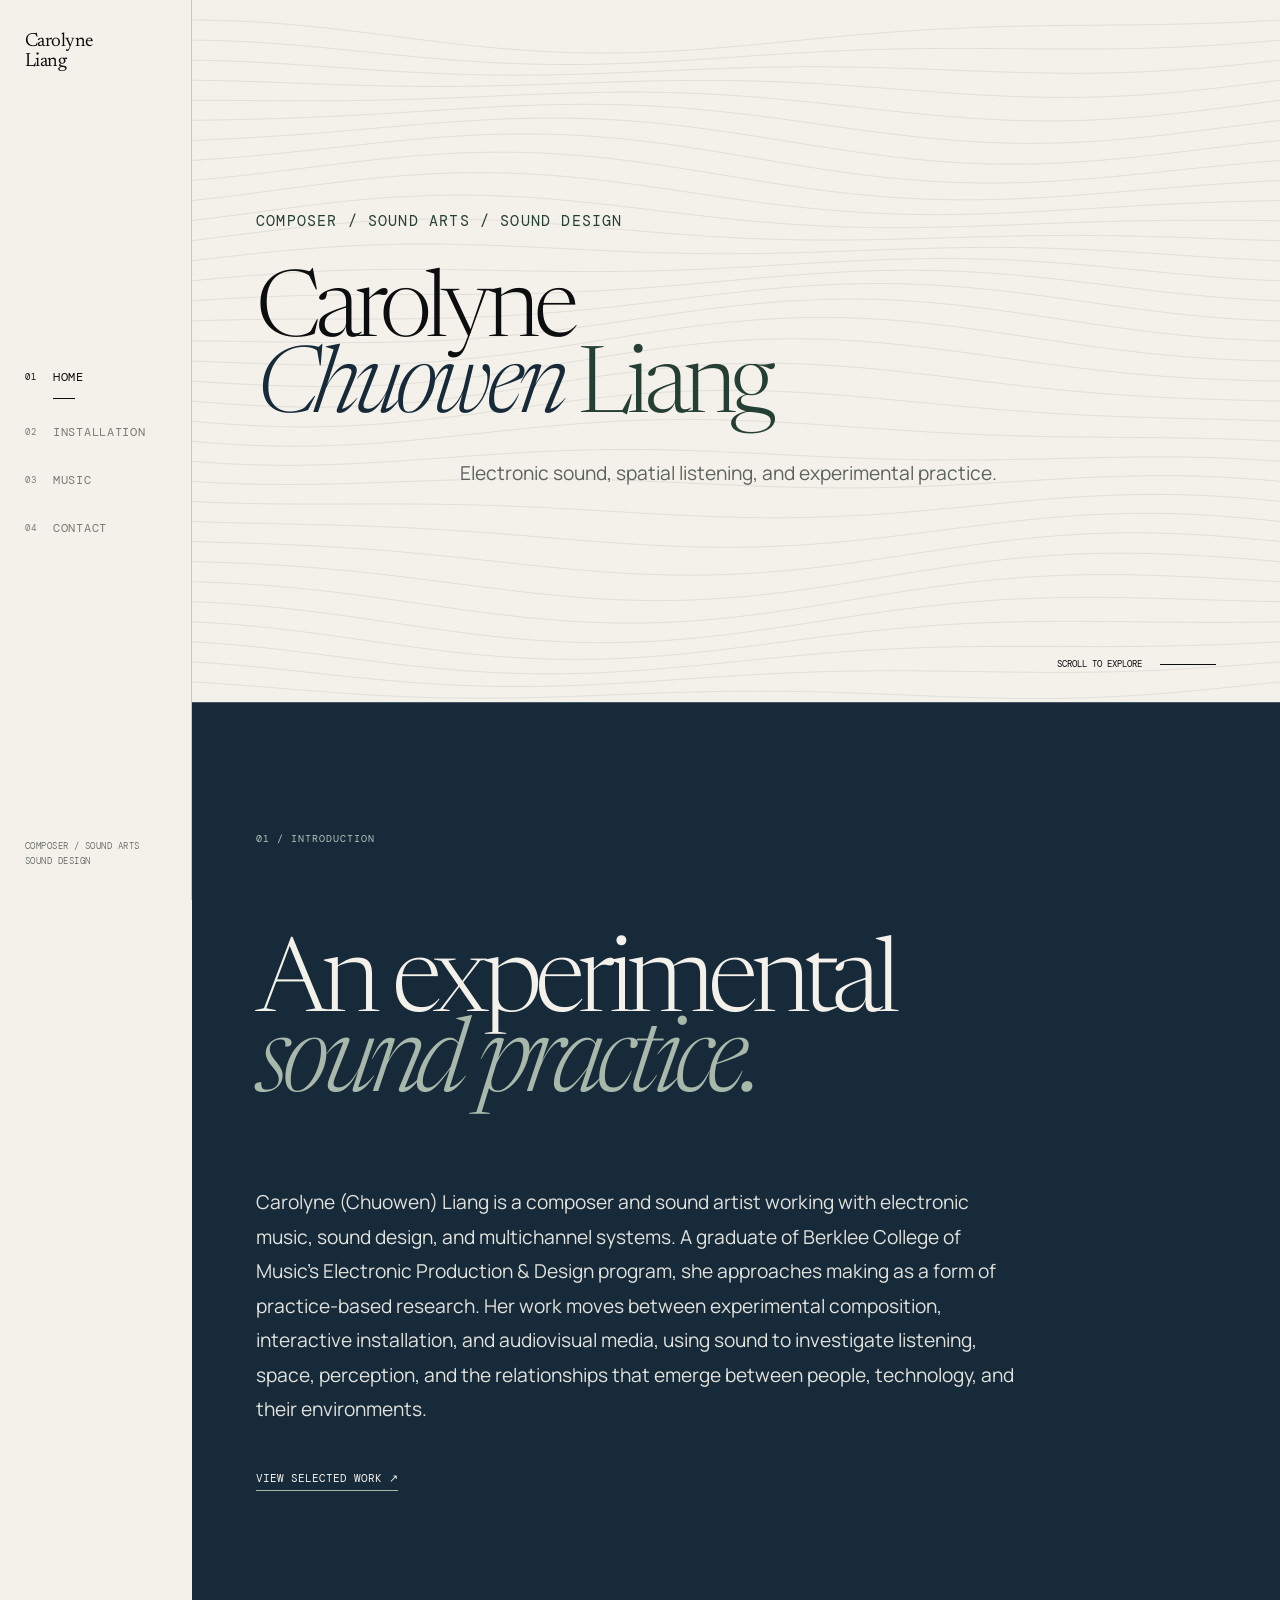
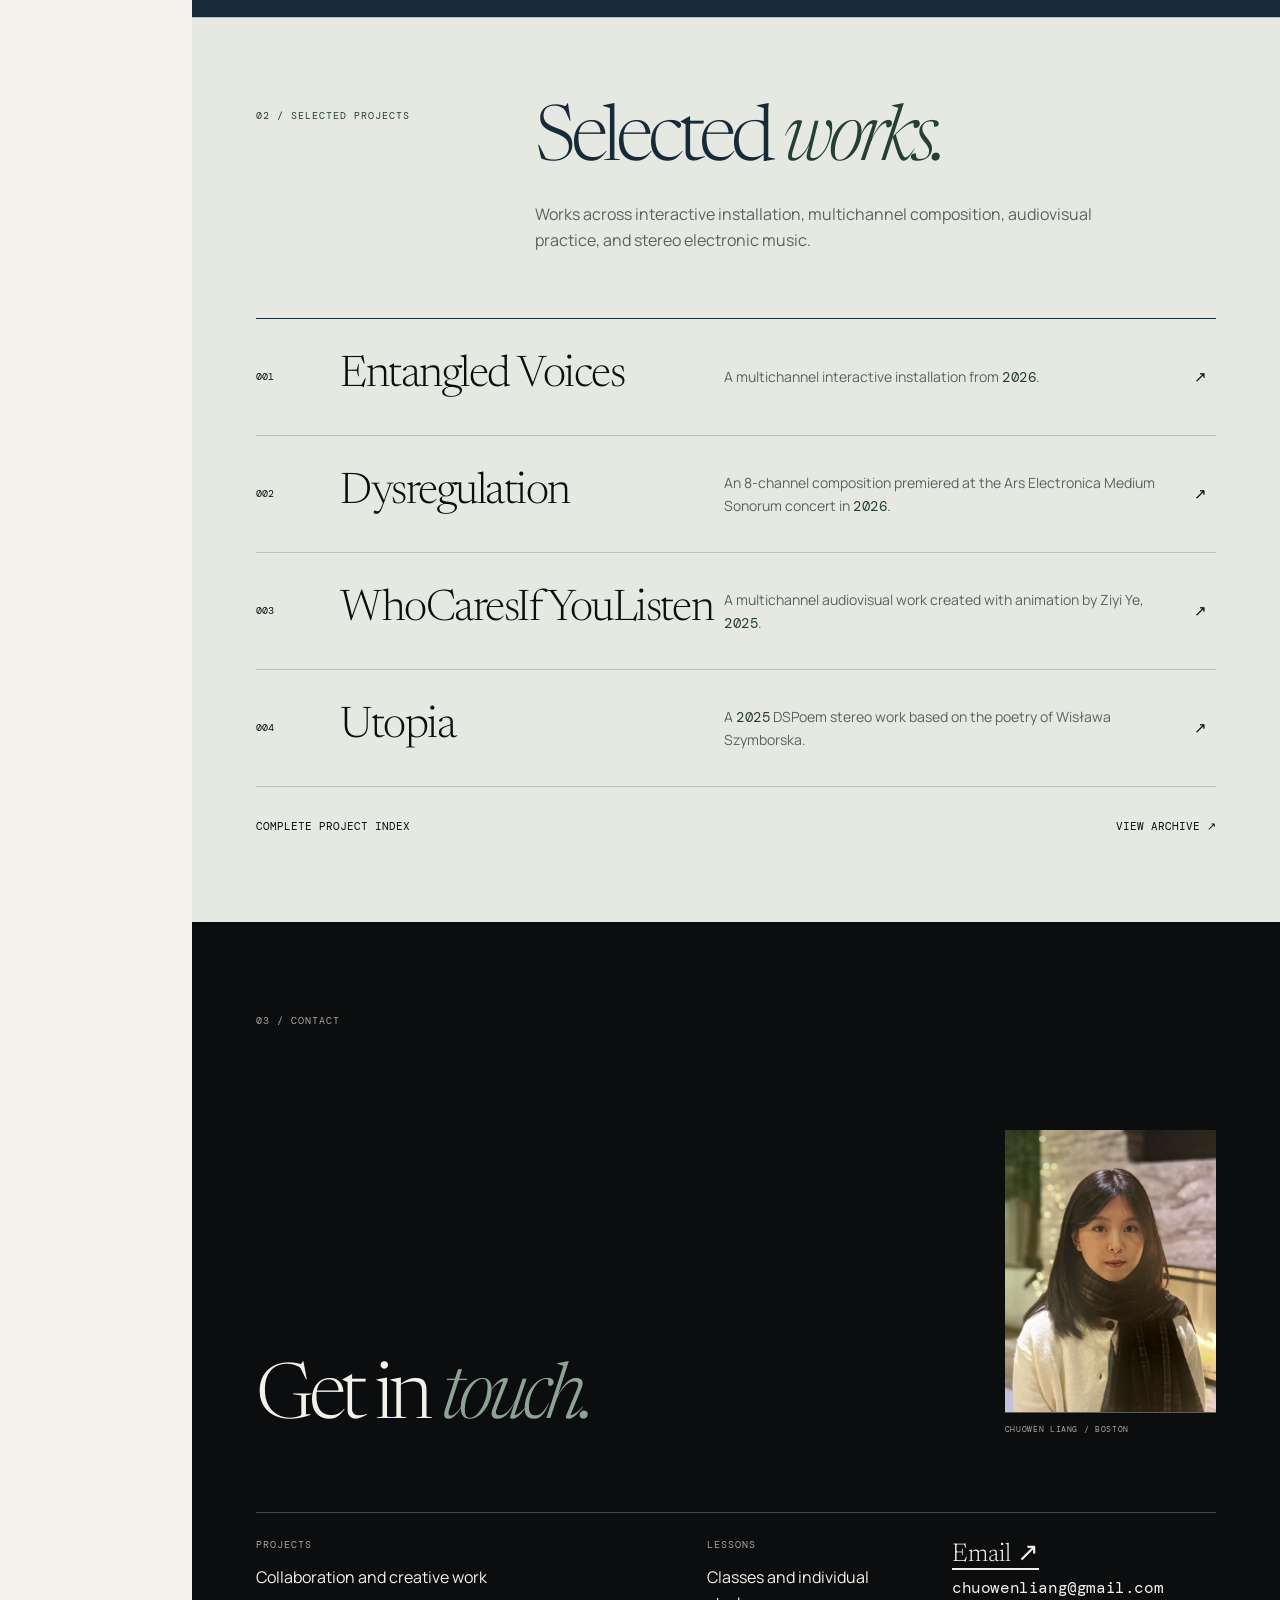
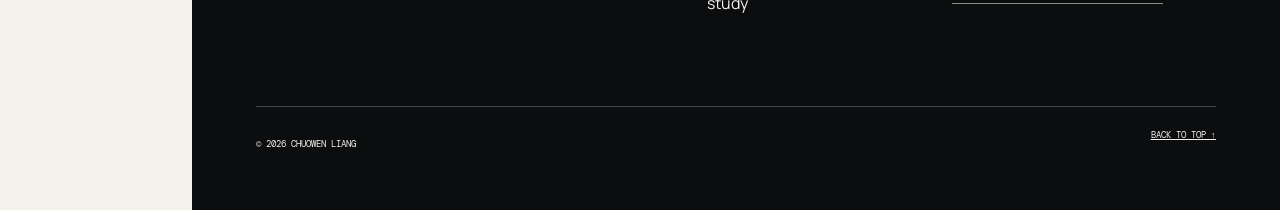
==== commit 9c6fad67: "Fix mobile audio controls and Utopia link" ====
--- a/index.html
+++ b/index.html
@@ -81,7 +81,7 @@
           </a>
         </li>
         <li class="reveal">
-          <a href="project-utopia.html">
+          <a href="music.html#utopia">
             <span class="project-no">004</span>
             <h3>Utopia</h3>
             <p>A <span class="project-year">2025</span> DSPoem stereo work based on the poetry of Wisława Szymborska.</p>
--- a/styles.css
+++ b/styles.css
@@ -225,6 +225,10 @@
 .music-copy>p:not(.meta){max-width:560px;margin:0;font-size:14px;line-height:1.65}
 .music-item .audio-player{grid-template-columns:44px 1fr;gap:14px;margin-top:24px}
 .music-item .audio-player button{width:44px;height:44px}
+.audio-player button{display:grid;place-items:center;padding:0}
+.audio-player [data-play-symbol]{display:block;width:0;height:0;border-top:6px solid transparent;border-bottom:6px solid transparent;border-left:9px solid currentColor;font-size:0;transform:translateX(1px)}
+.audio-player button.playing [data-play-symbol]{width:3px;height:12px;border:0;background:currentColor;box-shadow:6px 0 0 currentColor;transform:translateX(-3px)}
+.music-item{scroll-margin-top:80px}
 .music-video{display:block;width:100%;margin-top:24px;aspect-ratio:16/9;background:var(--ink);object-fit:cover}
 @media(max-width:760px){[data-page="music"] .page-intro{min-height:50vh;padding-top:100px;padding-bottom:48px}.music-item{grid-template-columns:24px 1fr;padding:38px 0}.music-cover,.music-copy{grid-column:2}.music-cover{width:100%}.music-copy{padding-top:16px}.music-program p:not(.music-program__label){font-size:12px}}
 @media(hover:hover){.music-cover:hover .music-program{pointer-events:auto}}
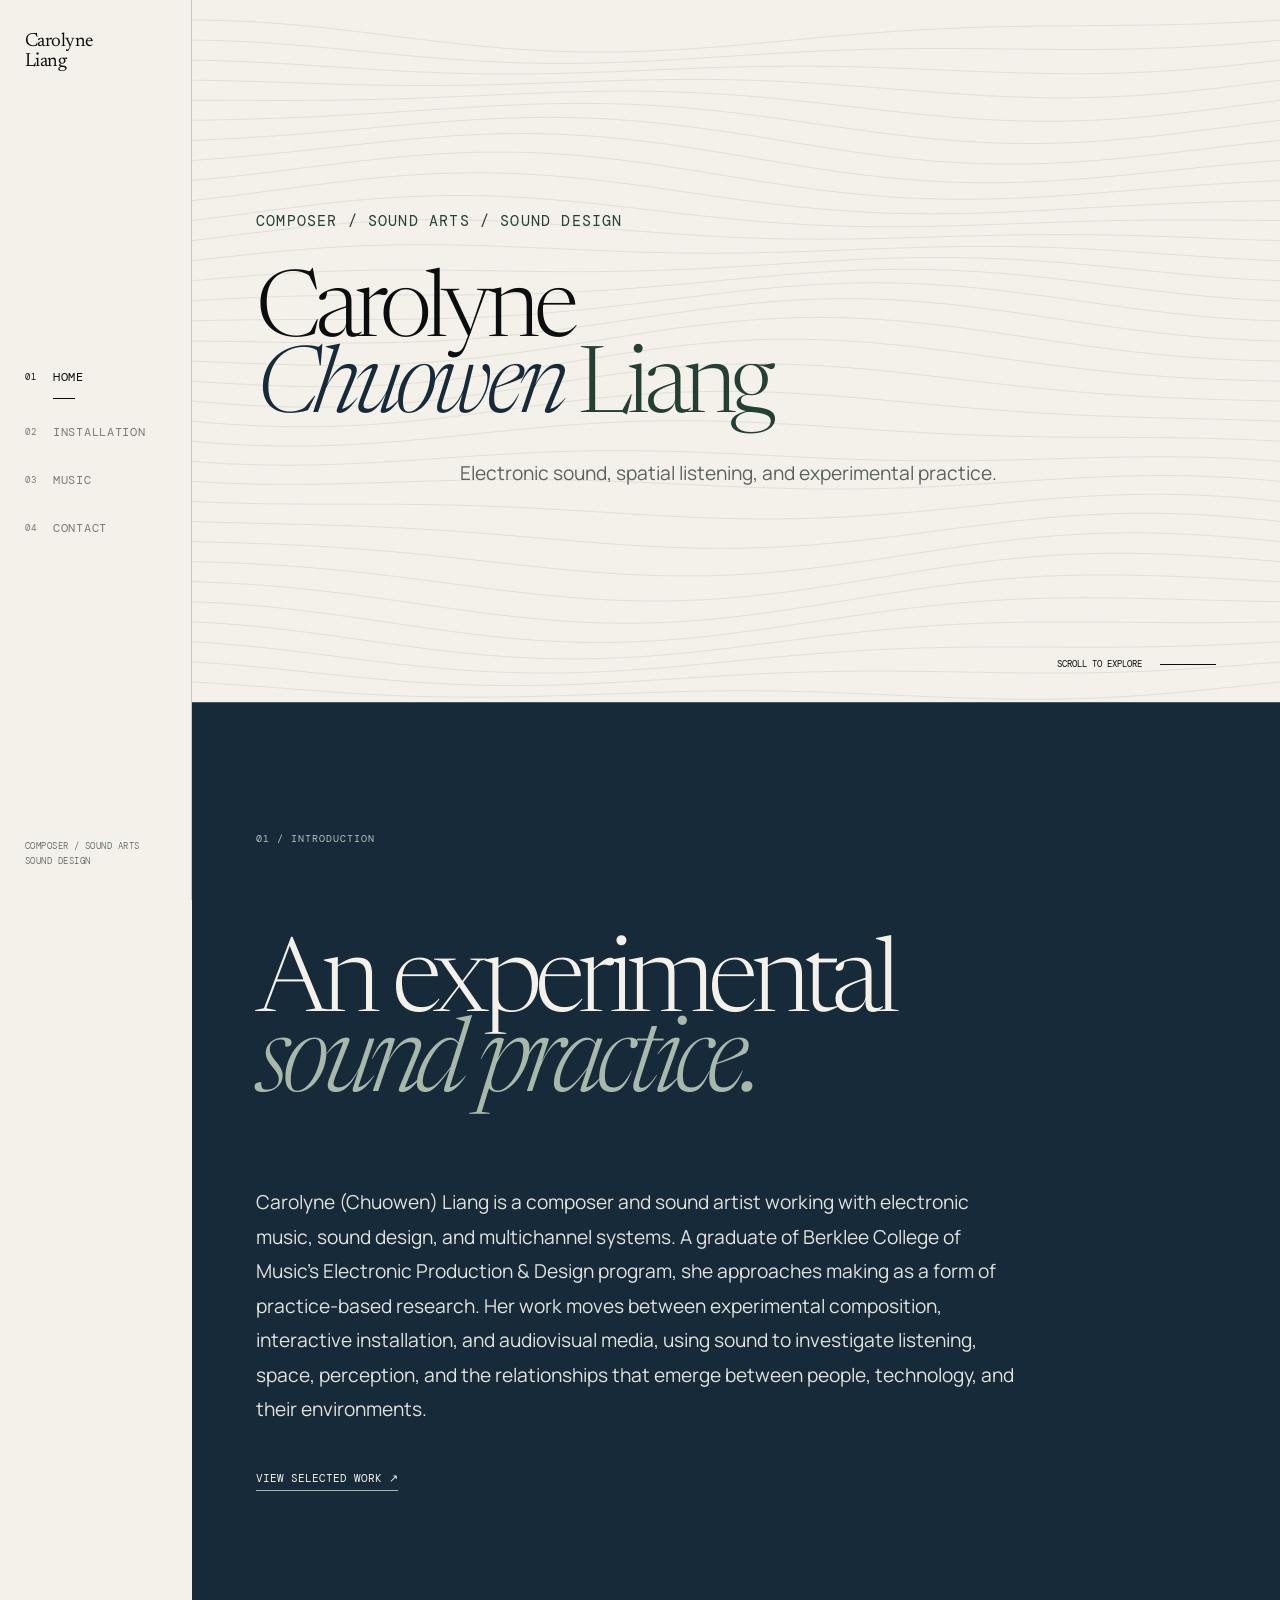
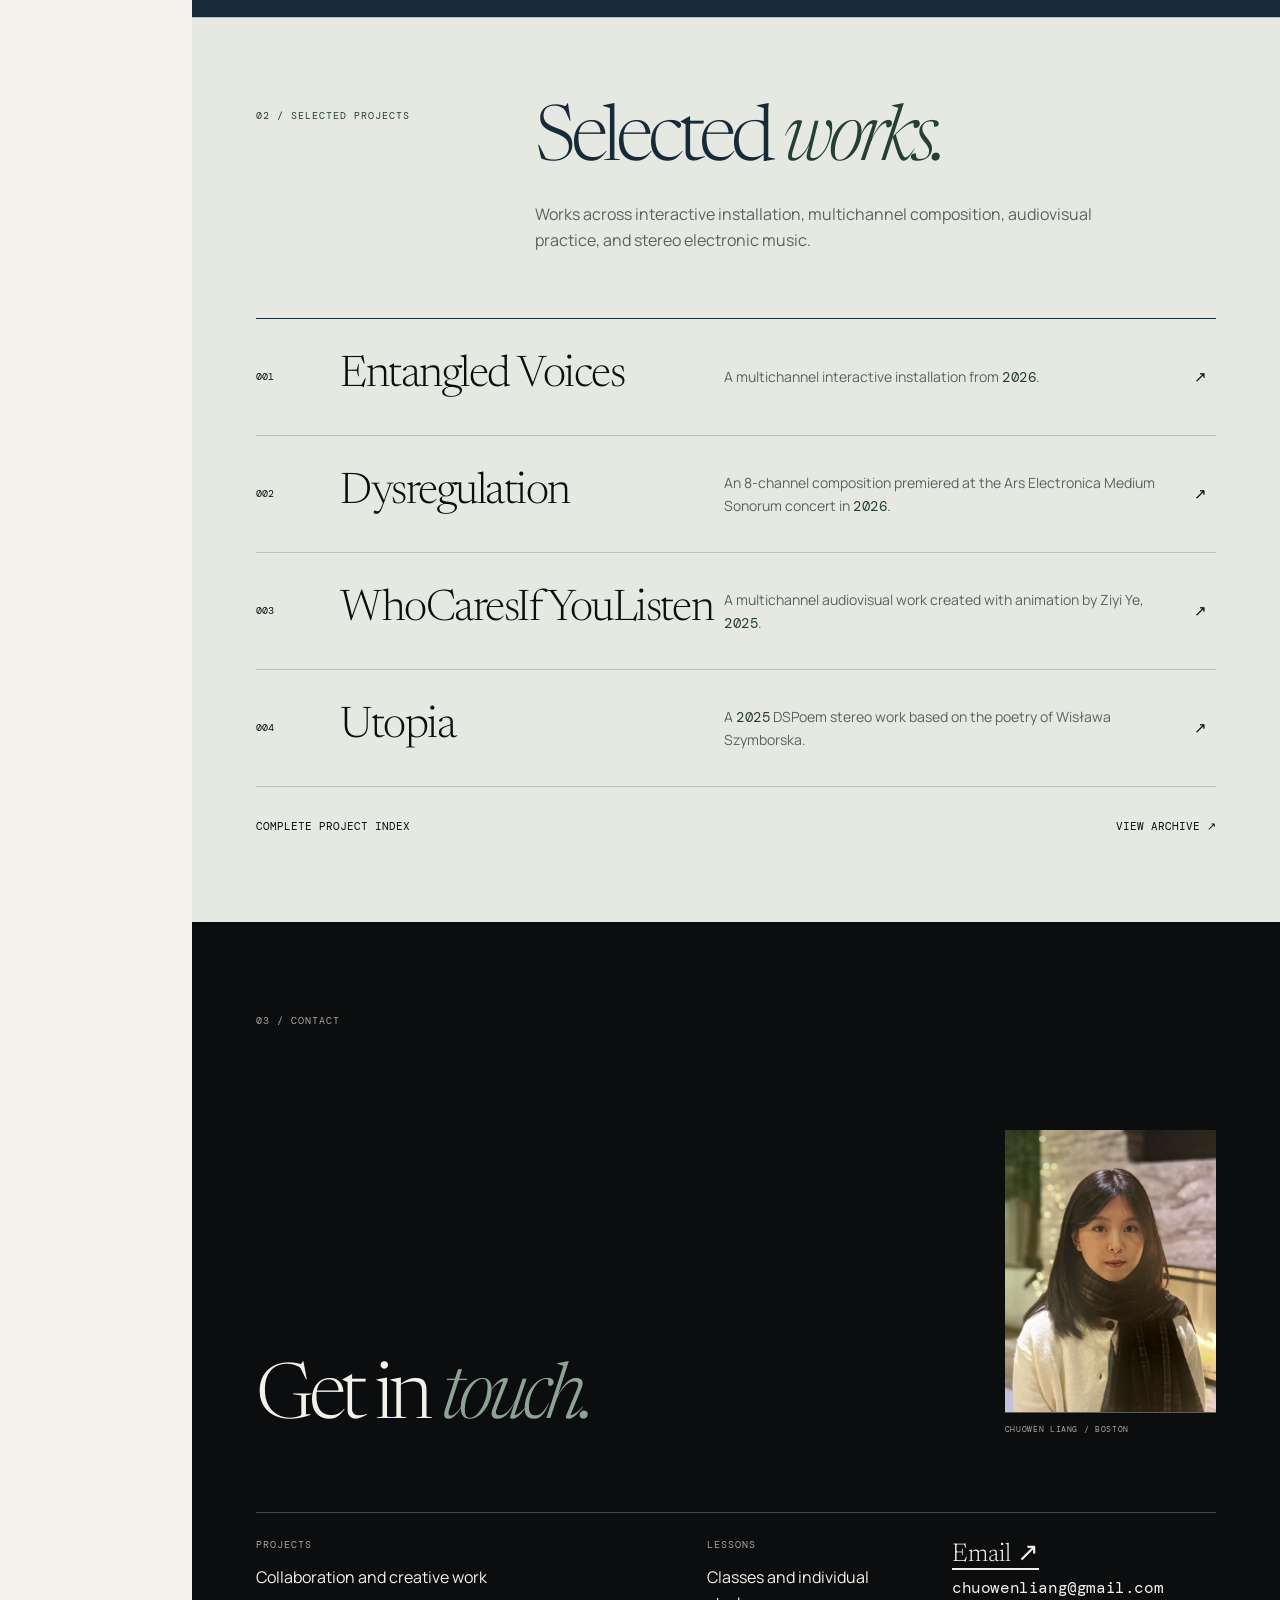
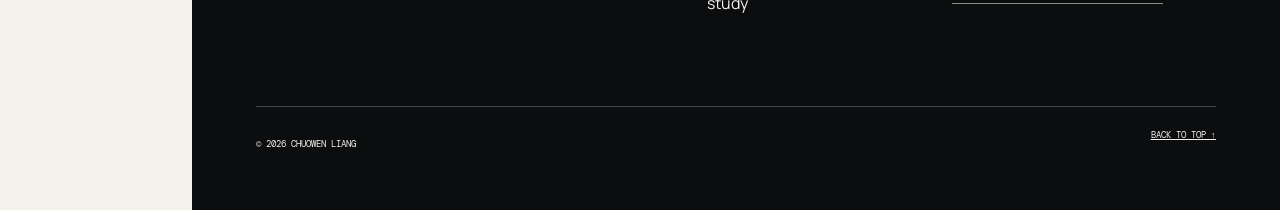
==== commit 68b92d81: "Bust cached portfolio assets" ====
--- a/index.html
+++ b/index.html
@@ -9,7 +9,7 @@
   <link rel="preconnect" href="https://fonts.googleapis.com">
   <link rel="preconnect" href="https://fonts.gstatic.com" crossorigin>
   <link href="https://fonts.googleapis.com/css2?family=DM+Mono:wght@300;400&family=Manrope:wght@300;400;500&family=Newsreader:opsz,wght@6..72,300;6..72,400&display=swap" rel="stylesheet">
-  <link rel="stylesheet" href="styles.css">
+  <link rel="stylesheet" href="styles.css?v=20260816-2">
 </head>
 <body data-page="home">
   <a class="skip-link" href="#content">Skip to content</a>
@@ -112,6 +112,6 @@
       <footer><p>© <span data-year></span> Chuowen Liang</p><a href="#content">Back to top ↑</a></footer>
     </section>
   </main>
-  <script src="script.js"></script>
+  <script src="script.js?v=20260816-2"></script>
 </body>
 </html>
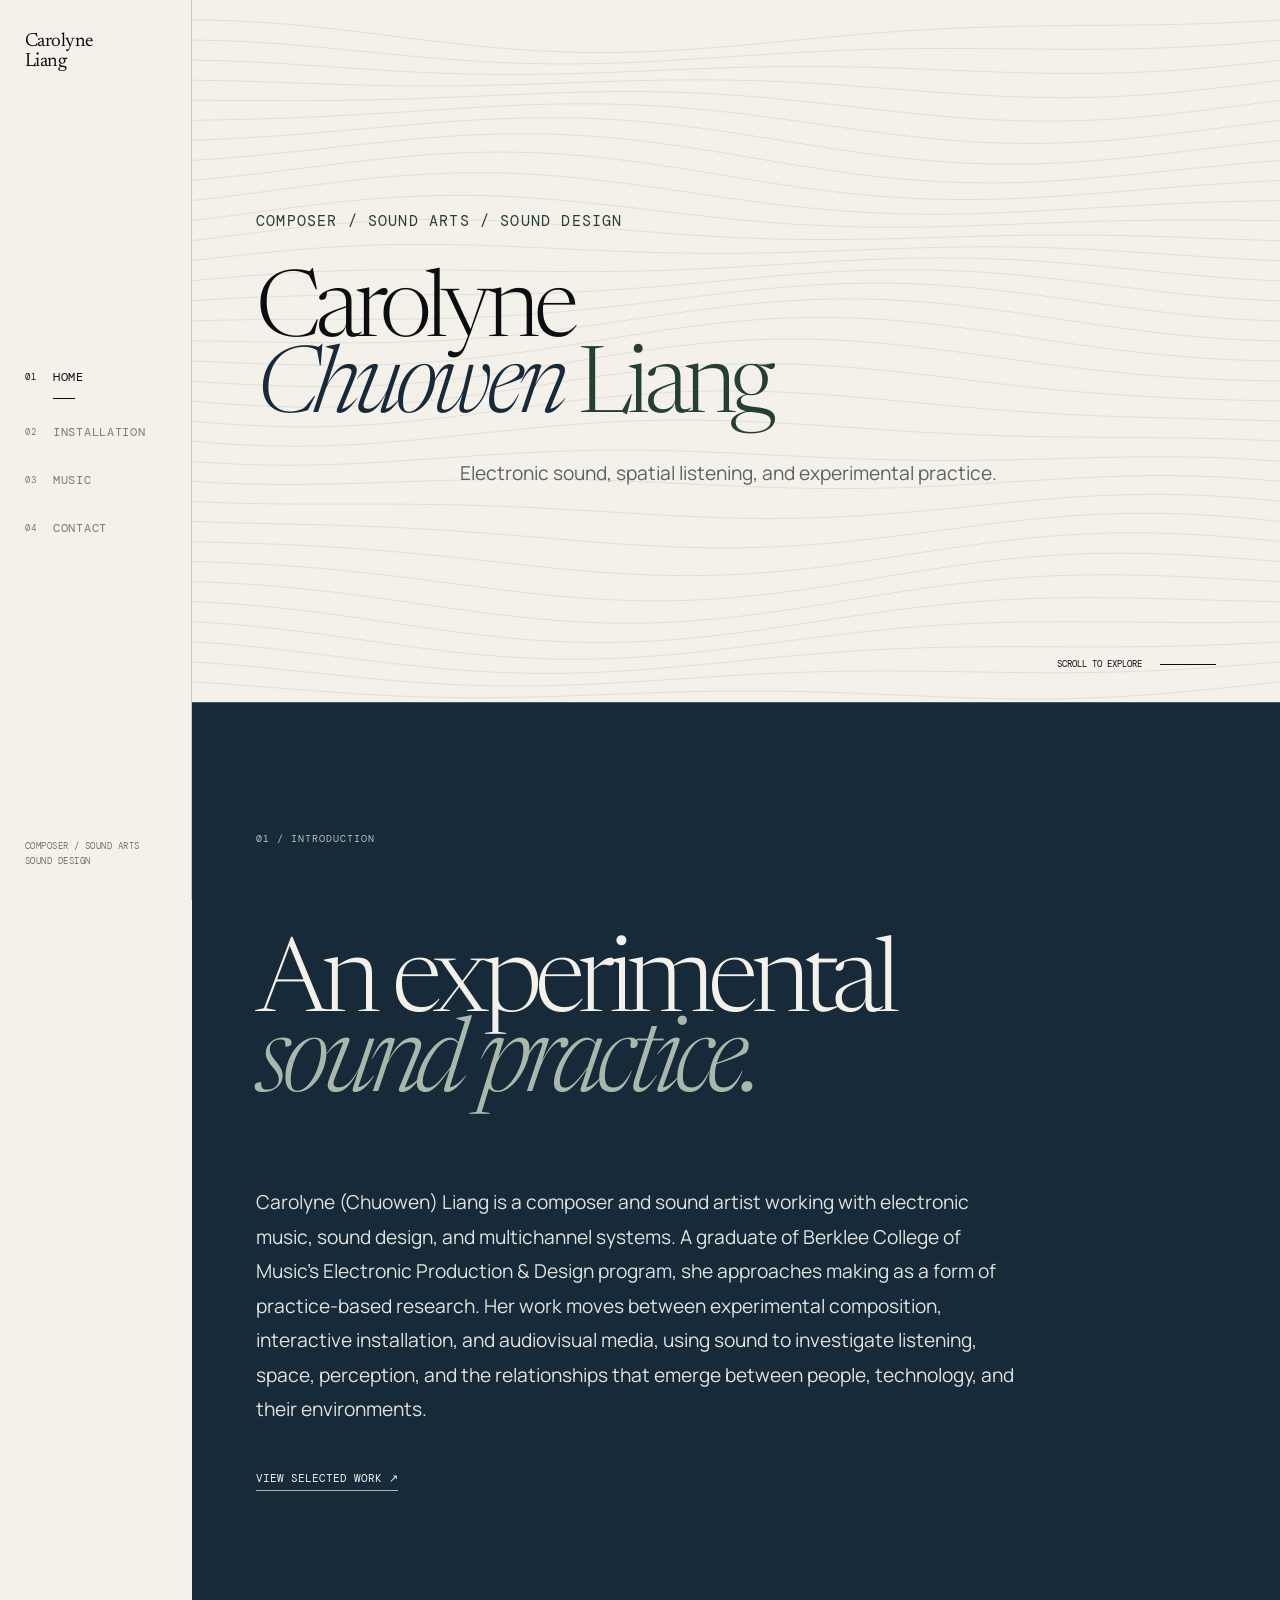
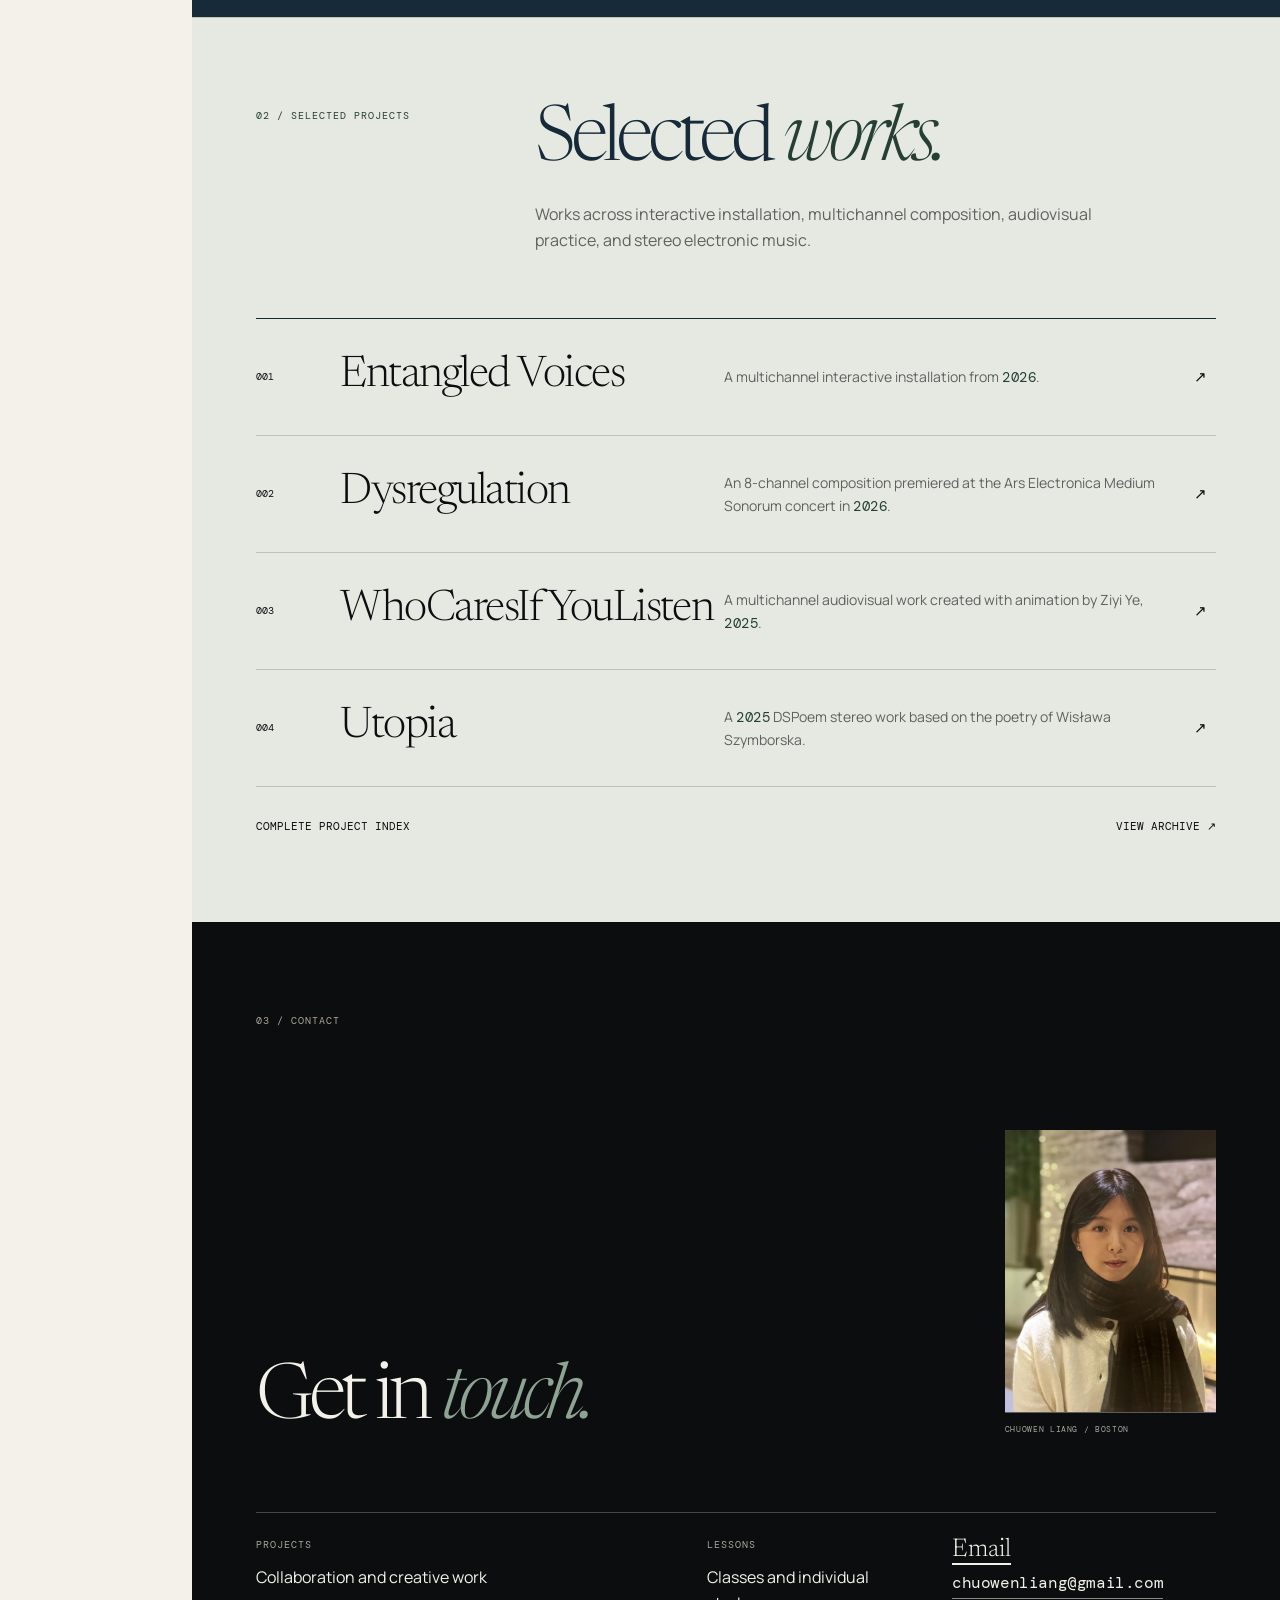
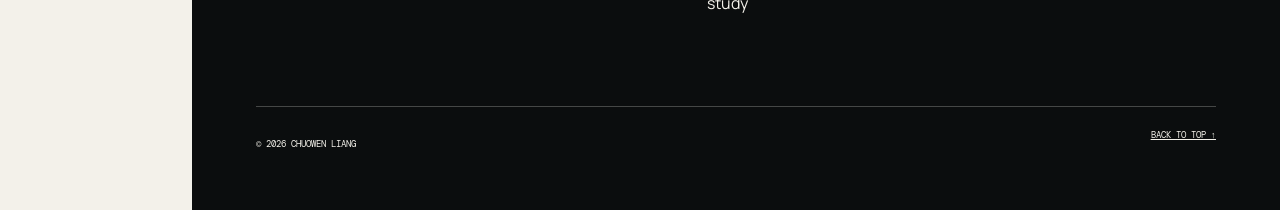
==== commit 5277c77e: "Remove emoji-prone email arrow" ====
--- a/index.html
+++ b/index.html
@@ -107,7 +107,7 @@
       <div class="contact-grid reveal">
         <div><p class="meta">Projects</p><p>Collaboration and creative work</p></div>
         <div><p class="meta">Lessons</p><p>Classes and individual study</p></div>
-        <a href="mailto:chuowenliang@gmail.com">Email ↗<br><span>chuowenliang@gmail.com</span></a>
+        <a href="mailto:chuowenliang@gmail.com">Email<br><span>chuowenliang@gmail.com</span></a>
       </div>
       <footer><p>© <span data-year></span> Chuowen Liang</p><a href="#content">Back to top ↑</a></footer>
     </section>
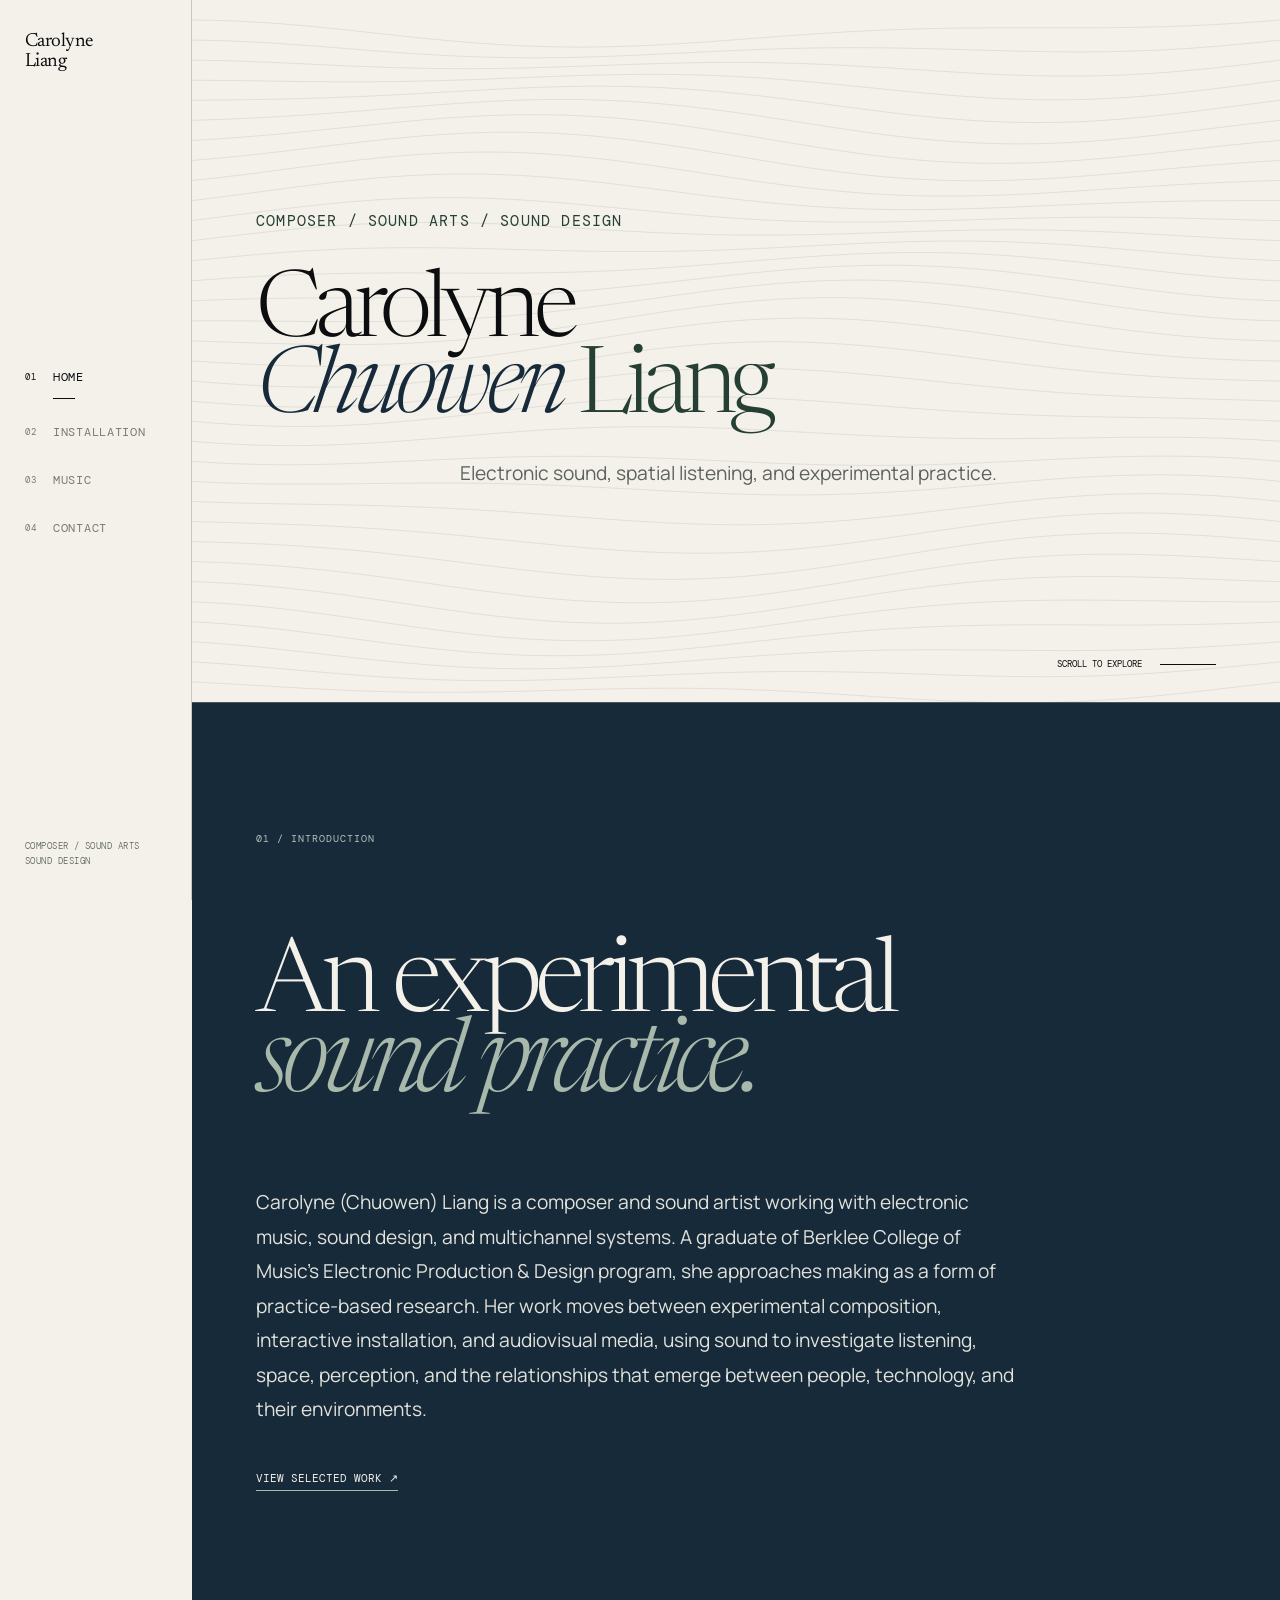
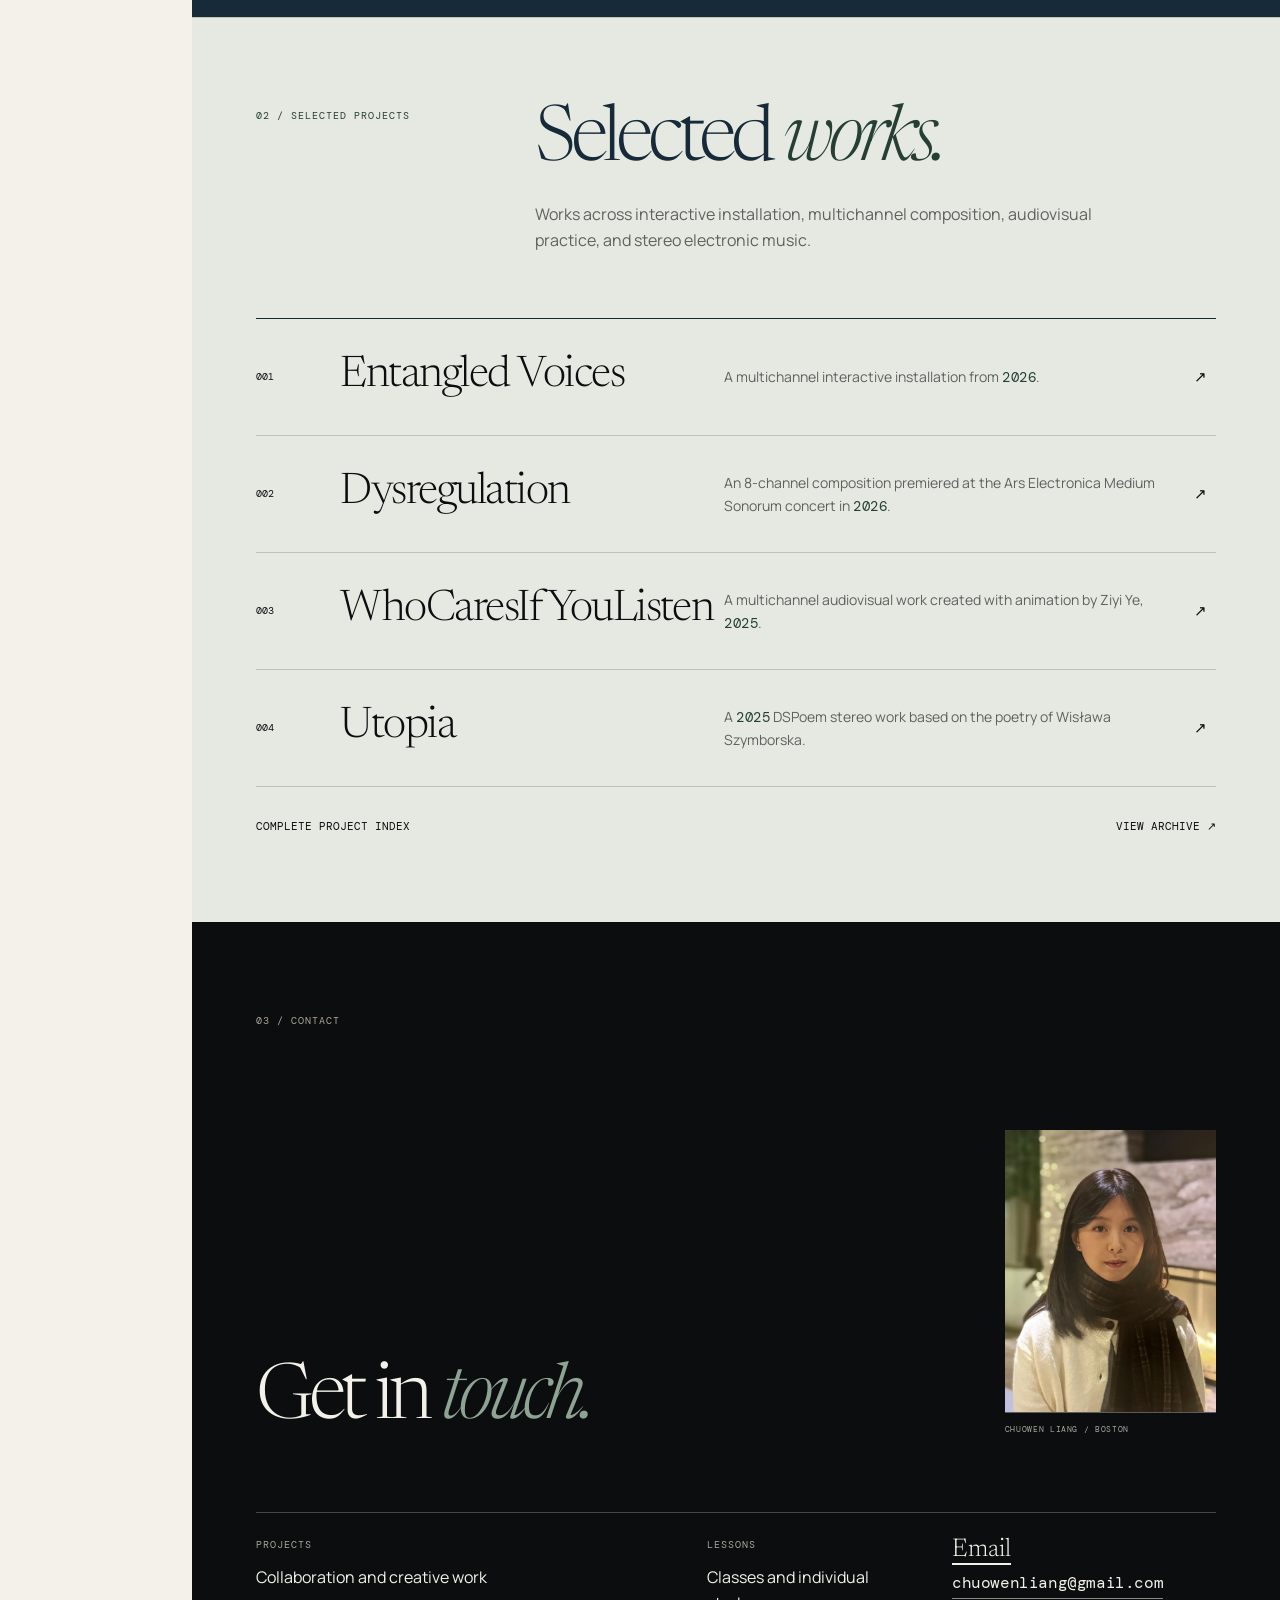
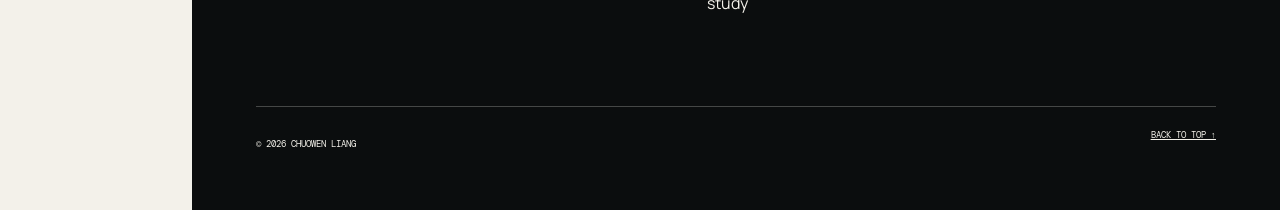
==== commit 1a134d87: "Fix mobile audio button color" ====
--- a/index.html
+++ b/index.html
@@ -9,7 +9,7 @@
   <link rel="preconnect" href="https://fonts.googleapis.com">
   <link rel="preconnect" href="https://fonts.gstatic.com" crossorigin>
   <link href="https://fonts.googleapis.com/css2?family=DM+Mono:wght@300;400&family=Manrope:wght@300;400;500&family=Newsreader:opsz,wght@6..72,300;6..72,400&display=swap" rel="stylesheet">
-  <link rel="stylesheet" href="styles.css?v=20260816-2">
+  <link rel="stylesheet" href="styles.css?v=20260816-3">
 </head>
 <body data-page="home">
   <a class="skip-link" href="#content">Skip to content</a>
--- a/styles.css
+++ b/styles.css
@@ -225,7 +225,7 @@
 .music-copy>p:not(.meta){max-width:560px;margin:0;font-size:14px;line-height:1.65}
 .music-item .audio-player{grid-template-columns:44px 1fr;gap:14px;margin-top:24px}
 .music-item .audio-player button{width:44px;height:44px}
-.audio-player button{display:grid;place-items:center;padding:0}
+.audio-player button{display:grid;place-items:center;padding:0;color:var(--ink);appearance:none;-webkit-appearance:none}
 .audio-player [data-play-symbol]{display:block;width:0;height:0;border-top:6px solid transparent;border-bottom:6px solid transparent;border-left:9px solid currentColor;font-size:0;transform:translateX(1px)}
 .audio-player button.playing [data-play-symbol]{width:3px;height:12px;border:0;background:currentColor;box-shadow:6px 0 0 currentColor;transform:translateX(-3px)}
 .music-item{scroll-margin-top:80px}
